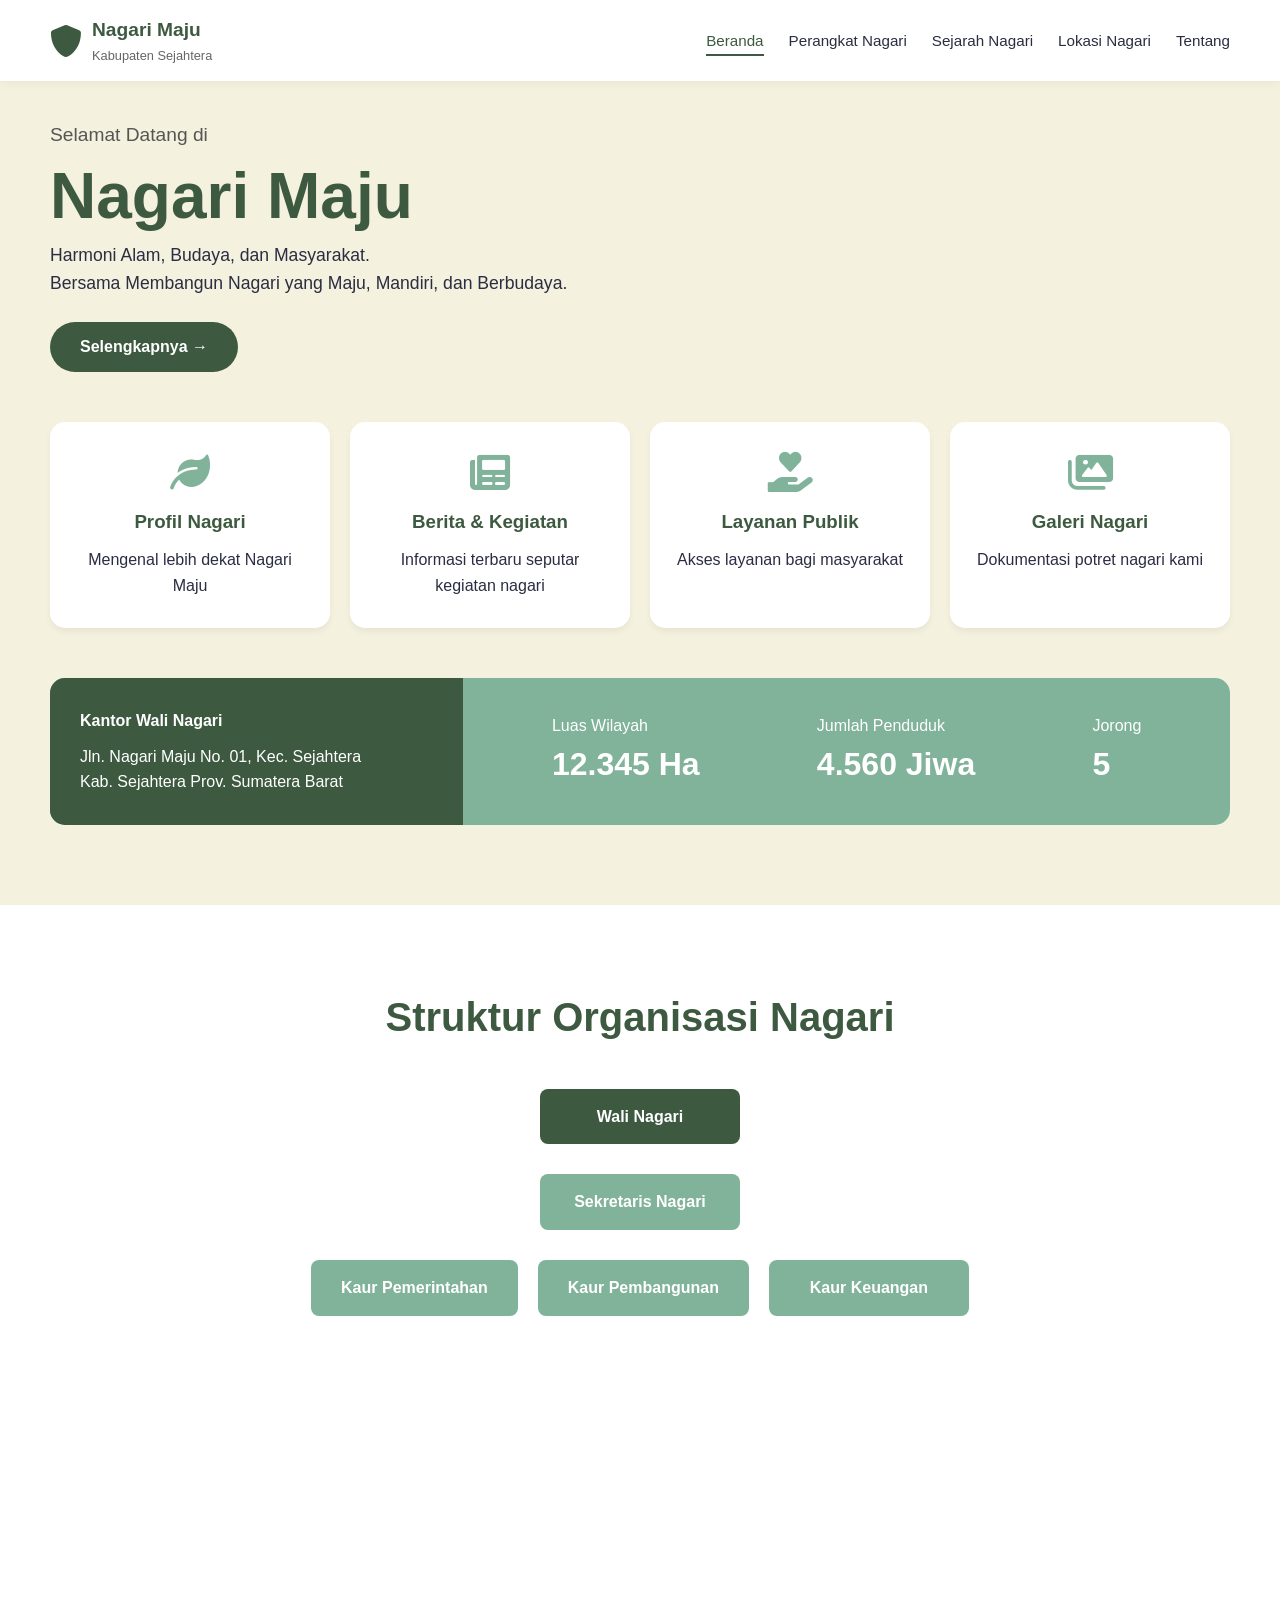
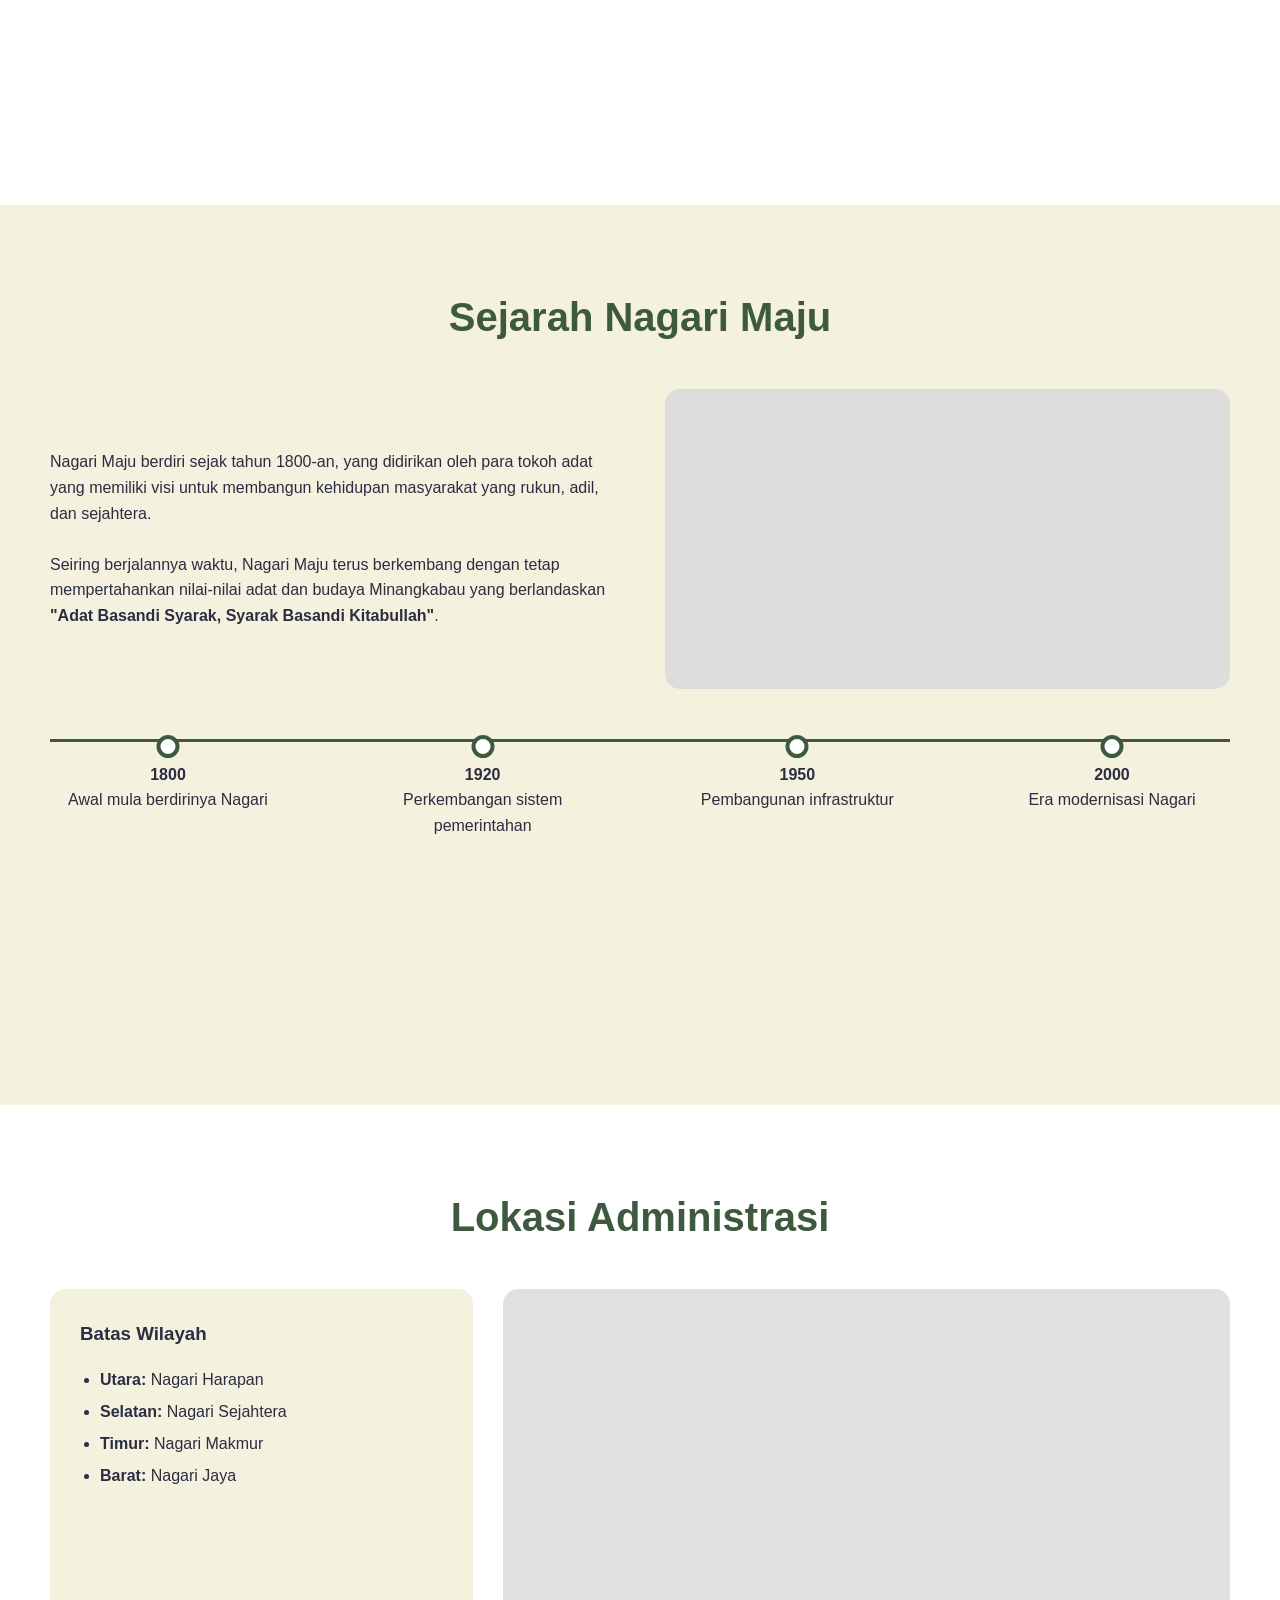
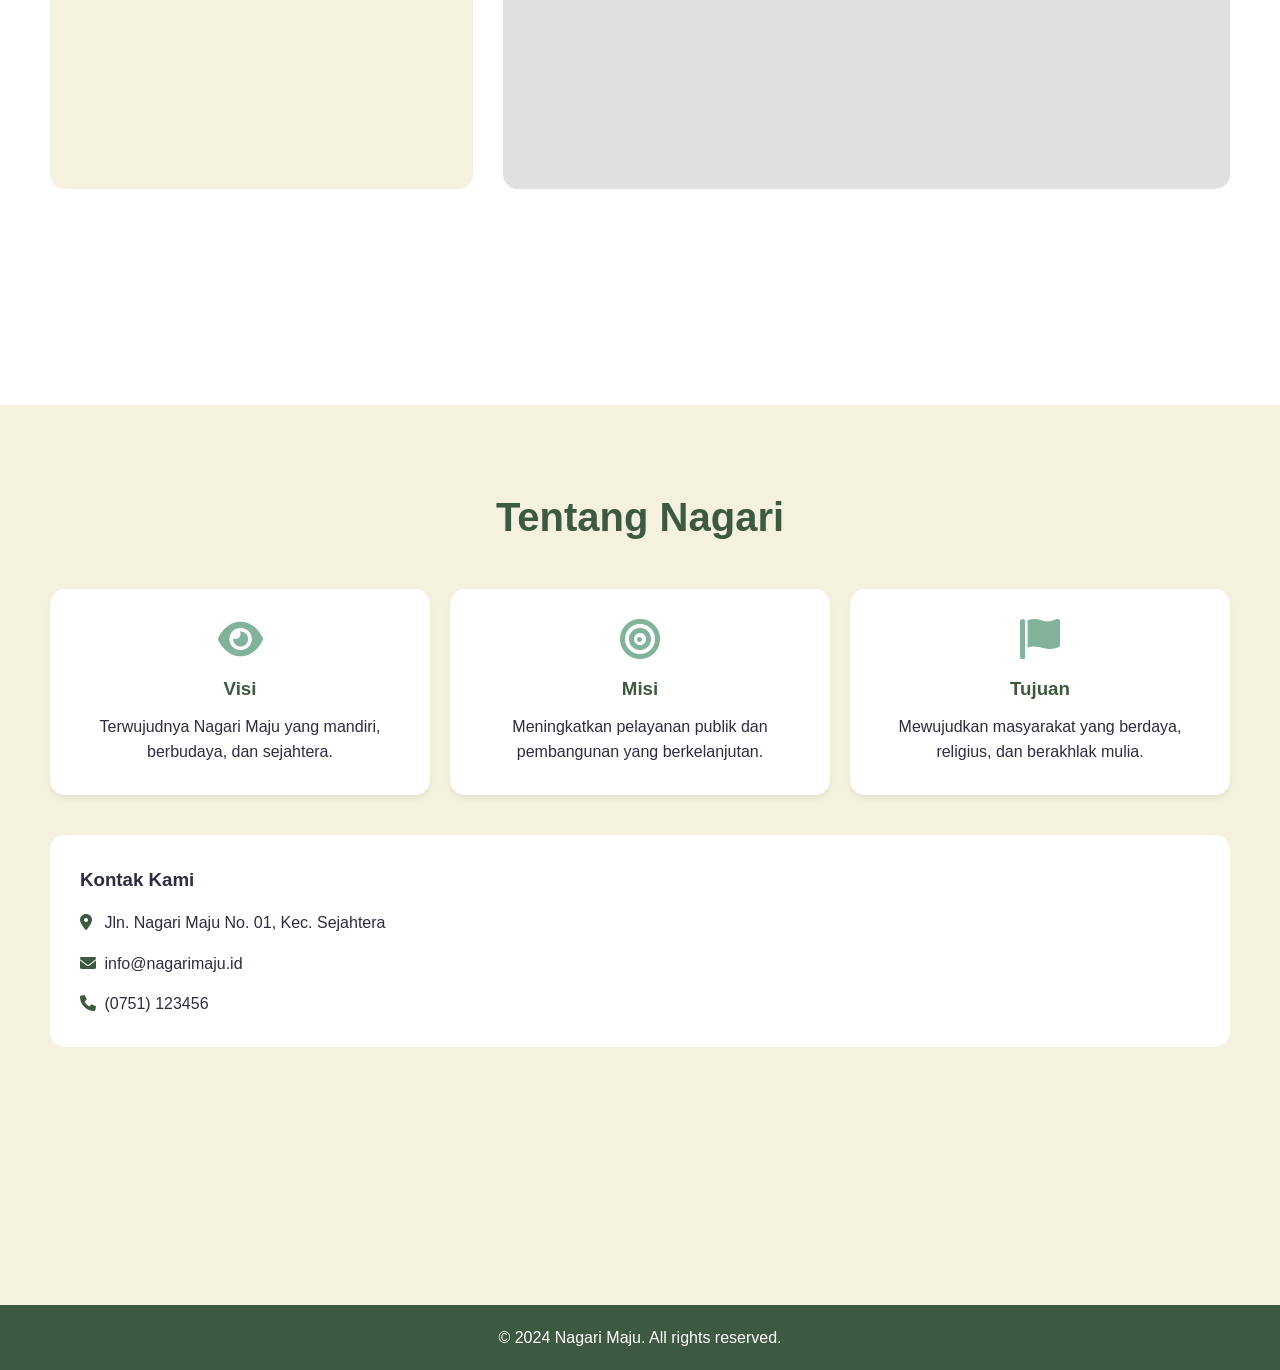
==== index.html @ 06c94542 "Update index.html" ====
<!DOCTYPE html>
<html lang="id">
<head>
    <meta charset="UTF-8">
    <meta name="viewport" content="width=device-width, initial-scale=1.0">
    <title>Nagari Maju - Kabupaten Sejahtera</title>
    <link rel="stylesheet" href="https://cdnjs.cloudflare.com/ajax/libs/font-awesome/6.0.0/css/all.min.css">
    <style>
        /* ================= VARIABEL & RESET ================= */
        :root {
            --primary-green: #3D5A40;
            --light-green: #81B29A;
            --bg-cream: #F4F1DE;
            --text-dark: #2B2D42;
            --white: #FFFFFF;
        }

        * {
            margin: 0;
            padding: 0;
            box-sizing: border-box;
            font-family: 'Segoe UI', Tahoma, Geneva, Verdana, sans-serif;
        }

        html {
            scroll-behavior: smooth; /* Efek scroll halus */
            scroll-padding-top: 80px; /* Jarak agar header tidak menutupi judul section */
        }

        body {
            background-color: var(--bg-cream);
            color: var(--text-dark);
            line-height: 1.6;
        }

        section {
            padding: 80px 50px;
            min-height: 100vh;
        }

        .section-title {
            font-size: 2.5rem;
            color: var(--primary-green);
            margin-bottom: 40px;
            text-align: center;
        }

        /* ================= HEADER & NAVIGASI ================= */
        header {
            display: flex;
            justify-content: space-between;
            align-items: center;
            padding: 15px 50px;
            background-color: var(--white);
            position: fixed;
            width: 100%;
            top: 0;
            z-index: 1000;
            box-shadow: 0 2px 10px rgba(0,0,0,0.05);
            transition: all 0.3s ease;
        }

        .logo {
            display: flex;
            align-items: center;
            gap: 10px;
        }

        .logo i {
            font-size: 2rem;
            color: var(--primary-green);
        }

        .logo h1 {
            font-size: 1.2rem;
            color: var(--primary-green);
        }

        .logo p {
            font-size: 0.8rem;
            color: #666;
        }

        nav ul {
            list-style: none;
            display: flex;
            gap: 25px;
        }

        nav a {
            text-decoration: none;
            color: var(--text-dark);
            font-weight: 500;
            font-size: 0.95rem;
            transition: color 0.3s;
        }

        nav a:hover, nav a.active {
            color: var(--primary-green);
            border-bottom: 2px solid var(--primary-green);
            padding-bottom: 5px;
        }

        /* ================= 1. SECTION BERANDA ================= */
        #beranda {
            padding-top: 120px; /* Extra padding for first section */
        }
        
        .hero-content {
            max-width: 700px;
            margin-bottom: 50px;
        }

        .hero-content .subtitle { font-size: 1.2rem; color: #555; }
        .hero-content .title { font-size: 4rem; color: var(--primary-green); margin: 10px 0; line-height: 1.1; }
        .hero-content .desc { margin-bottom: 25px; font-size: 1.1rem; }
        
        .btn-primary {
            background-color: var(--primary-green);
            color: var(--white);
            padding: 12px 30px;
            text-decoration: none;
            border-radius: 30px;
            font-weight: bold;
            display: inline-block;
        }

        .feature-cards {
            display: grid;
            grid-template-columns: repeat(auto-fit, minmax(200px, 1fr));
            gap: 20px;
            margin-bottom: 50px;
        }

        .card {
            background-color: var(--white);
            padding: 30px 20px;
            border-radius: 15px;
            text-align: center;
            box-shadow: 0 4px 6px rgba(0,0,0,0.05);
            transition: transform 0.3s ease;
        }

        .card:hover { transform: translateY(-5px); }
        .card i { font-size: 2.5rem; color: var(--light-green); margin-bottom: 15px; }
        .card h3 { color: var(--primary-green); margin-bottom: 10px; }

        .info-bar {
            display: flex;
            background-color: var(--light-green);
            border-radius: 15px;
            overflow: hidden;
            color: var(--white);
        }

        .info-bar .location {
            background-color: var(--primary-green);
            padding: 30px;
            flex: 1;
        }
        .info-bar .stats {
            display: flex;
            flex: 2;
            justify-content: space-around;
            align-items: center;
            padding: 30px;
        }
        .stat-item h3 { font-size: 2rem; }

        /* ================= 2. SECTION PERANGKAT NAGARI ================= */
        #perangkat {
            background-color: var(--white);
        }
        .org-chart {
            display: flex;
            flex-direction: column;
            align-items: center;
            gap: 30px;
            margin-top: 40px;
        }
        .org-box {
            background-color: var(--primary-green);
            color: var(--white);
            padding: 15px 30px;
            border-radius: 8px;
            text-align: center;
            font-weight: bold;
            min-width: 200px;
        }
        .org-row {
            display: flex;
            gap: 20px;
            flex-wrap: wrap;
            justify-content: center;
        }
        .org-box.light {
            background-color: var(--light-green);
        }

        /* ================= 3. SECTION SEJARAH ================= */
        #sejarah {
            background-color: var(--bg-cream);
        }
        .history-content {
            display: flex;
            gap: 50px;
            align-items: center;
        }
        .history-text { flex: 1; }
        .history-img {
            flex: 1;
            background-color: #ddd;
            height: 300px;
            border-radius: 15px;
            background-image: url('https://via.placeholder.com/600x400/81B29A/FFFFFF?text=Ilustrasi+Sejarah');
            background-size: cover;
        }
        .timeline {
            display: flex;
            justify-content: space-between;
            margin-top: 50px;
            position: relative;
            padding-top: 20px;
            border-top: 3px solid var(--primary-green);
        }
        .timeline-item {
            position: relative;
            width: 20%;
            text-align: center;
        }
        .timeline-item::before {
            content: '';
            position: absolute;
            top: -27px;
            left: 50%;
            transform: translateX(-50%);
            width: 15px;
            height: 15px;
            background-color: var(--white);
            border: 4px solid var(--primary-green);
            border-radius: 50%;
        }

        /* ================= 4. SECTION LOKASI ================= */
        #lokasi {
            background-color: var(--white);
        }
        .map-container {
            display: flex;
            gap: 30px;
            height: 500px;
        }
        .map-info {
            flex: 1;
            background-color: var(--bg-cream);
            padding: 30px;
            border-radius: 15px;
        }
        .map-view {
            flex: 2;
            background-color: #e0e0e0;
            border-radius: 15px;
            display: flex;
            align-items: center;
            justify-content: center;
            color: #666;
            font-size: 1.2rem;
            background-image: url('https://via.placeholder.com/800x600/3D5A40/FFFFFF?text=Peta+Interaktif+Nagari');
            background-size: cover;
        }

        /* ================= 5. SECTION TENTANG ================= */
        #tentang {
            background-color: var(--bg-cream);
        }
        .about-grid {
            display: grid;
            grid-template-columns: repeat(3, 1fr);
            gap: 20px;
            margin-bottom: 40px;
        }
        .contact-box {
            background-color: var(--white);
            padding: 30px;
            border-radius: 15px;
            display: flex;
            flex-direction: column;
            gap: 15px;
        }
        
        /* ================= FOOTER ================= */
        footer {
            background-color: var(--primary-green);
            color: var(--white);
            text-align: center;
            padding: 20px;
        }

        /* Responsive */
        @media (max-width: 768px) {
            header { flex-direction: column; gap: 15px; }
            nav ul { flex-wrap: wrap; justify-content: center; }
            .history-content { flex-direction: column; }
            .map-container { flex-direction: column; height: auto; }
            .about-grid { grid-template-columns: 1fr; }
            .info-bar { flex-direction: column; }
        }
    </style>
</head>
<body>

    <!-- NAVIGASI -->
    <header id="navbar">
        <div class="logo">
            <i class="fas fa-shield-alt"></i>
            <div>
                <h1>Nagari Maju</h1>
                <p>Kabupaten Sejahtera</p>
            </div>
        </div>
        <nav>
            <ul>
                <!-- Menggunakan href dengan ID untuk scroll otomatis -->
                <li><a href="#beranda" class="nav-link active">Beranda</a></li>
                <li><a href="#perangkat" class="nav-link">Perangkat Nagari</a></li>
                <li><a href="#sejarah" class="nav-link">Sejarah Nagari</a></li>
                <li><a href="#lokasi" class="nav-link">Lokasi Nagari</a></li>
                <li><a href="#tentang" class="nav-link">Tentang</a></li>
            </ul>
        </nav>
    </header>

    <main>
        <!-- SECTION 1: BERANDA -->
        <section id="beranda">
            <div class="hero-content">
                <p class="subtitle">Selamat Datang di</p>
                <h1 class="title">Nagari Maju</h1>
                <p class="desc">
                    Harmoni Alam, Budaya, dan Masyarakat.<br>
                    Bersama Membangun Nagari yang Maju, Mandiri, dan Berbudaya.
                </p>
                <a href="#tentang" class="btn-primary">Selengkapnya &rarr;</a>
            </div>

            <div class="feature-cards">
                <div class="card">
                    <i class="fas fa-leaf"></i>
                    <h3>Profil Nagari</h3>
                    <p>Mengenal lebih dekat Nagari Maju</p>
                </div>
                <div class="card">
                    <i class="fas fa-newspaper"></i>
                    <h3>Berita & Kegiatan</h3>
                    <p>Informasi terbaru seputar kegiatan nagari</p>
                </div>
                <div class="card">
                    <i class="fas fa-hand-holding-heart"></i>
                    <h3>Layanan Publik</h3>
                    <p>Akses layanan bagi masyarakat</p>
                </div>
                <div class="card">
                    <i class="fas fa-images"></i>
                    <h3>Galeri Nagari</h3>
                    <p>Dokumentasi potret nagari kami</p>
                </div>
            </div>

            <div class="info-bar">
                <div class="location">
                    <h4>Kantor Wali Nagari</h4>
                    <p style="margin-top: 10px;">Jln. Nagari Maju No. 01, Kec. Sejahtera<br>Kab. Sejahtera Prov. Sumatera Barat</p>
                </div>
                <div class="stats">
                    <div class="stat-item">
                        <p>Luas Wilayah</p>
                        <h3>12.345 Ha</h3>
                    </div>
                    <div class="stat-item">
                        <p>Jumlah Penduduk</p>
                        <h3>4.560 Jiwa</h3>
                    </div>
                    <div class="stat-item">
                        <p>Jorong</p>
                        <h3>5</h3>
                    </div>
                </div>
            </div>
        </section>

        <!-- SECTION 2: PERANGKAT NAGARI -->
        <section id="perangkat">
            <h2 class="section-title">Struktur Organisasi Nagari</h2>
            <div class="org-chart">
                <div class="org-box">Wali Nagari</div>
                <div class="org-row">
                    <div class="org-box light">Sekretaris Nagari</div>
                </div>
                <div class="org-row">
                    <div class="org-box light">Kaur Pemerintahan</div>
                    <div class="org-box light">Kaur Pembangunan</div>
                    <div class="org-box light">Kaur Keuangan</div>
                </div>
            </div>
        </section>

        <!-- SECTION 3: SEJARAH -->
        <section id="sejarah">
            <h2 class="section-title">Sejarah Nagari Maju</h2>
            <div class="history-content">
                <div class="history-text">
                    <p>Nagari Maju berdiri sejak tahun 1800-an, yang didirikan oleh para tokoh adat yang memiliki visi untuk membangun kehidupan masyarakat yang rukun, adil, dan sejahtera.</p>
                    <br>
                    <p>Seiring berjalannya waktu, Nagari Maju terus berkembang dengan tetap mempertahankan nilai-nilai adat dan budaya Minangkabau yang berlandaskan <strong>"Adat Basandi Syarak, Syarak Basandi Kitabullah"</strong>.</p>
                </div>
                <div class="history-img"></div>
            </div>

            <div class="timeline">
                <div class="timeline-item">
                    <h4>1800</h4>
                    <p>Awal mula berdirinya Nagari</p>
                </div>
                <div class="timeline-item">
                    <h4>1920</h4>
                    <p>Perkembangan sistem pemerintahan</p>
                </div>
                <div class="timeline-item">
                    <h4>1950</h4>
                    <p>Pembangunan infrastruktur</p>
                </div>
                <div class="timeline-item">
                    <h4>2000</h4>
                    <p>Era modernisasi Nagari</p>
                </div>
            </div>
        </section>

        <!-- SECTION 4: LOKASI NAGARI -->
        <section id="lokasi">
            <h2 class="section-title">Lokasi Administrasi</h2>
            <div class="map-container">
                <div class="map-info">
                    <h3>Batas Wilayah</h3>
                    <ul style="margin-top: 15px; margin-left: 20px; line-height: 2;">
                        <li><strong>Utara:</strong> Nagari Harapan</li>
                        <li><strong>Selatan:</strong> Nagari Sejahtera</li>
                        <li><strong>Timur:</strong> Nagari Makmur</li>
                        <li><strong>Barat:</strong> Nagari Jaya</li>
                    </ul>
                </div>
                <div class="map-view">
                    <!-- Placeholder Peta -->
                </div>
            </div>
        </section>

        <!-- SECTION 5: TENTANG -->
        <section id="tentang">
            <h2 class="section-title">Tentang Nagari</h2>
            <div class="about-grid">
                <div class="card">
                    <i class="fas fa-eye"></i>
                    <h3>Visi</h3>
                    <p>Terwujudnya Nagari Maju yang mandiri, berbudaya, dan sejahtera.</p>
                </div>
                <div class="card">
                    <i class="fas fa-bullseye"></i>
                    <h3>Misi</h3>
                    <p>Meningkatkan pelayanan publik dan pembangunan yang berkelanjutan.</p>
                </div>
                <div class="card">
                    <i class="fas fa-flag"></i>
                    <h3>Tujuan</h3>
                    <p>Mewujudkan masyarakat yang berdaya, religius, dan berakhlak mulia.</p>
                </div>
            </div>

            <div class="contact-box">
                <h3>Kontak Kami</h3>
                <p><i class="fas fa-map-marker-alt" style="color:var(--primary-green); width:20px;"></i> Jln. Nagari Maju No. 01, Kec. Sejahtera</p>
                <p><i class="fas fa-envelope" style="color:var(--primary-green); width:20px;"></i> info@nagarimaju.id</p>
                <p><i class="fas fa-phone" style="color:var(--primary-green); width:20px;"></i> (0751) 123456</p>
            </div>
        </section>
    </main>

    <footer>
        <p>&copy; 2024 Nagari Maju. All rights reserved.</p>
    </footer>

    <!-- JAVASCRIPT UNTUK FITUR HIGHLIGHT NAVIGASI SAAT SCROLL -->
    <script>
        // Mengubah warna navbar saat di-scroll
        const navbar = document.getElementById('navbar');
        window.addEventListener('scroll', () => {
            if (window.scrollY > 50) {
                navbar.style.boxShadow = "0 4px 15px rgba(0,0,0,0.1)";
            } else {
                navbar.style.boxShadow = "0 2px 10px rgba(0,0,0,0.05)";
            }
        });

        // Script untuk mendeteksi section mana yang sedang dilihat & update menu aktif
        const sections = document.querySelectorAll("section");
        const navLinks = document.querySelectorAll(".nav-link");

        window.addEventListener("scroll", () => {
            let current = "";
            sections.forEach((section) => {
                const sectionTop = section.offsetTop;
                const sectionHeight = section.clientHeight;
                if (pageYOffset >= (sectionTop - 150)) {
                    current = section.getAttribute("id");
                }
            });

            navLinks.forEach((link) => {
                link.classList.remove("active");
                if (link.getAttribute("href").includes(current)) {
                    link.classList.add("active");
                }
            });
        });
    </script>
</body>
</html>
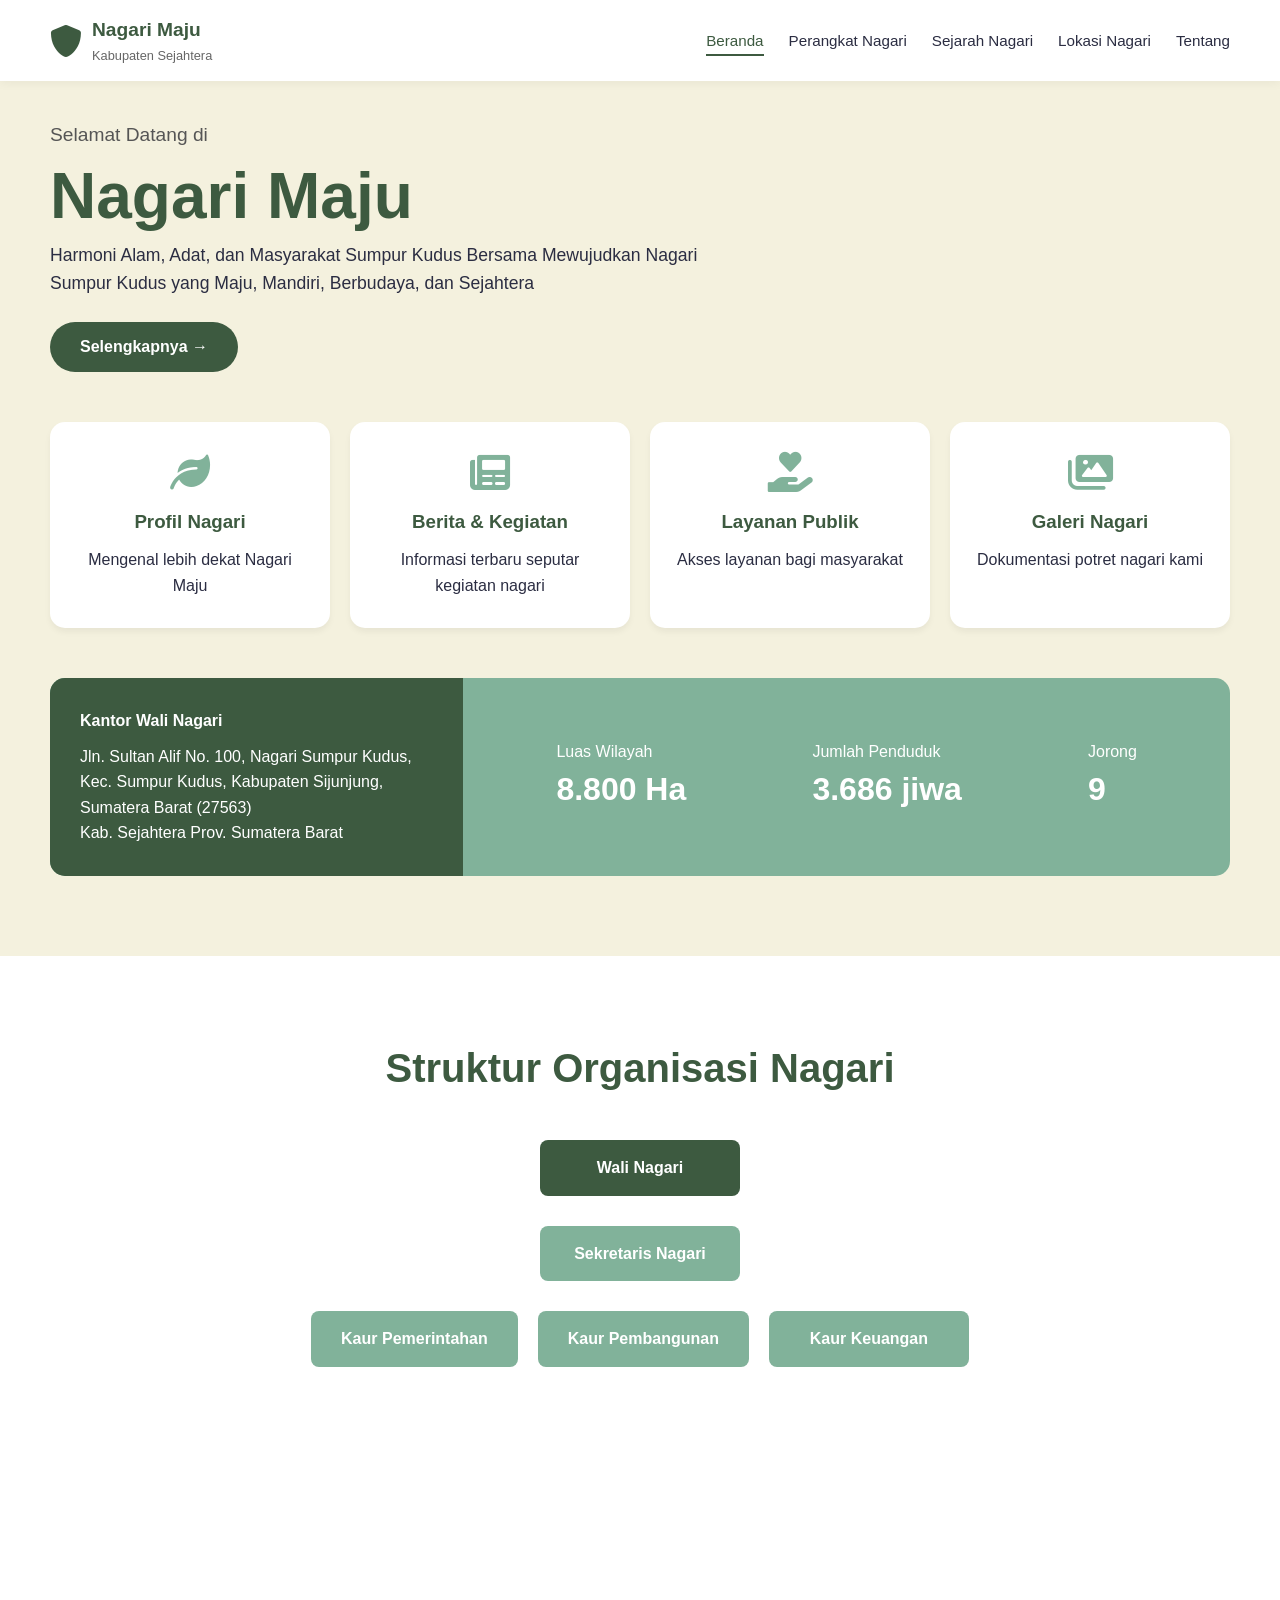
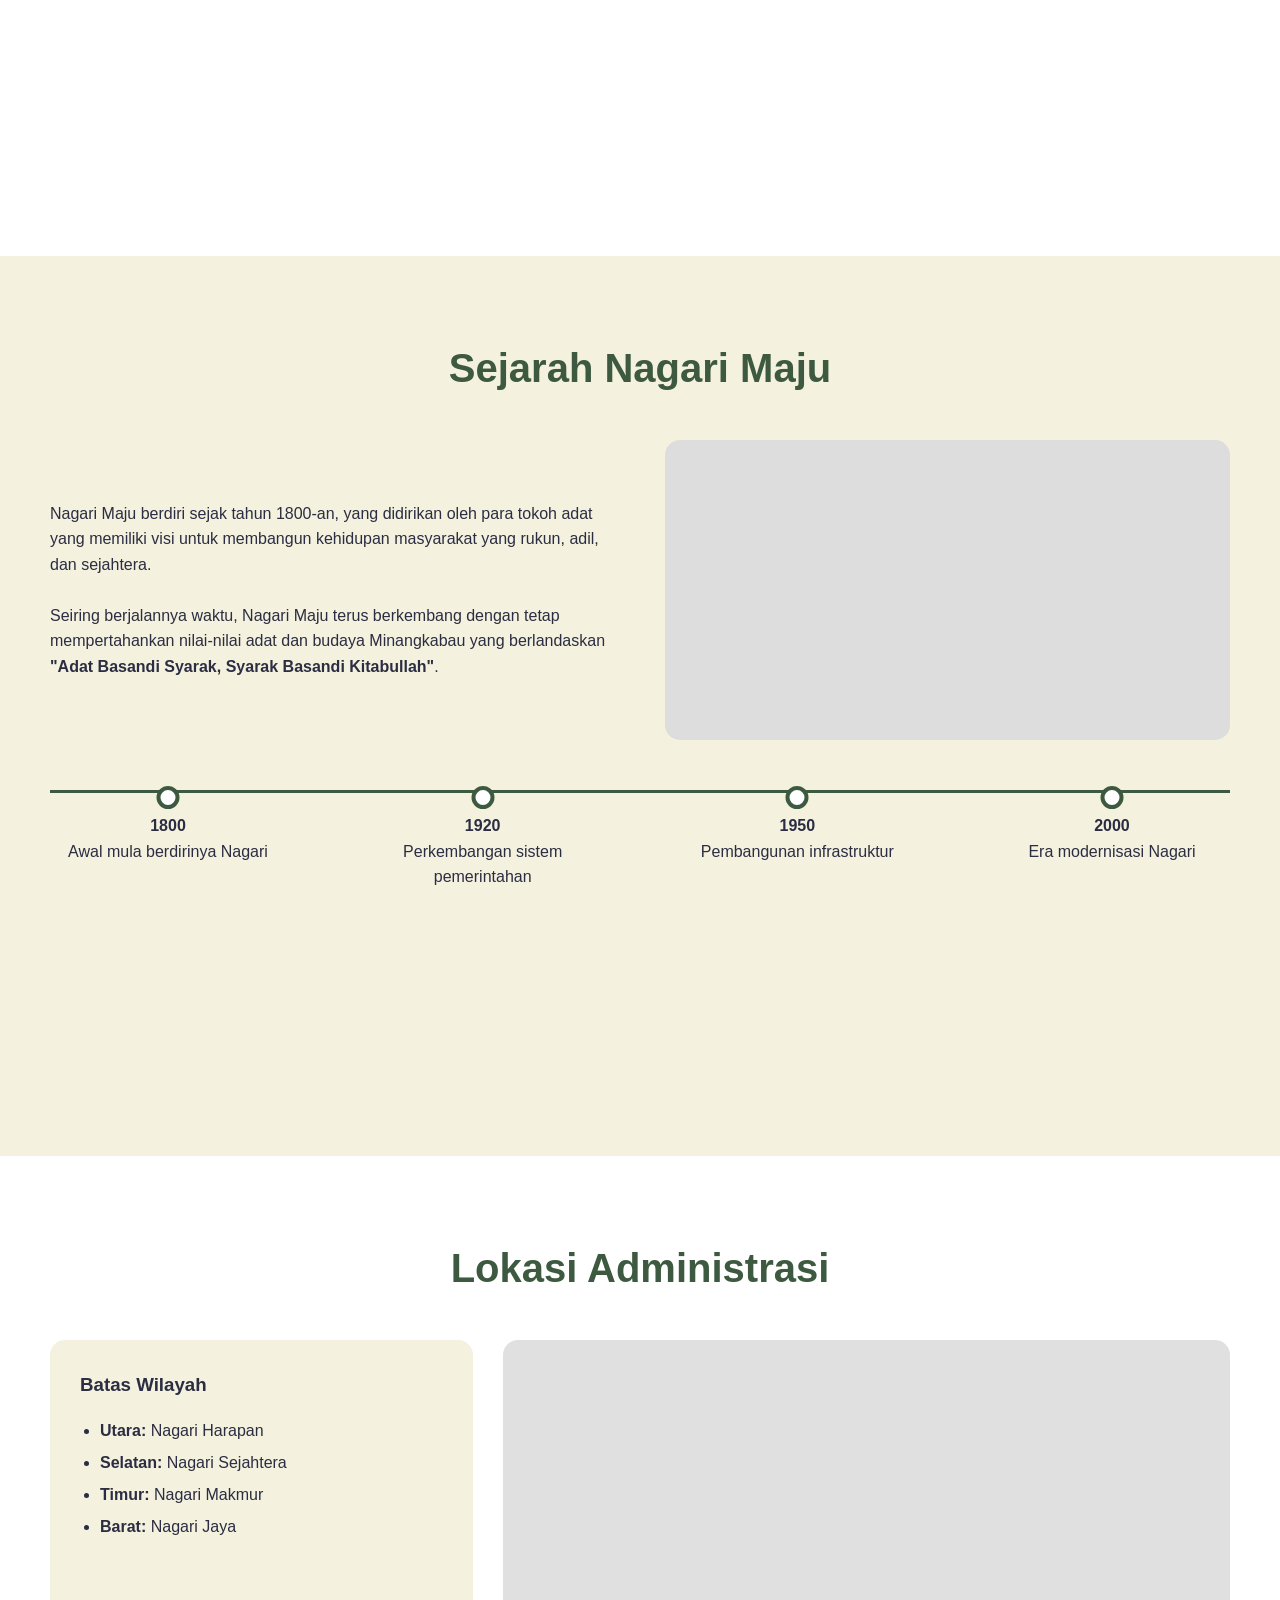
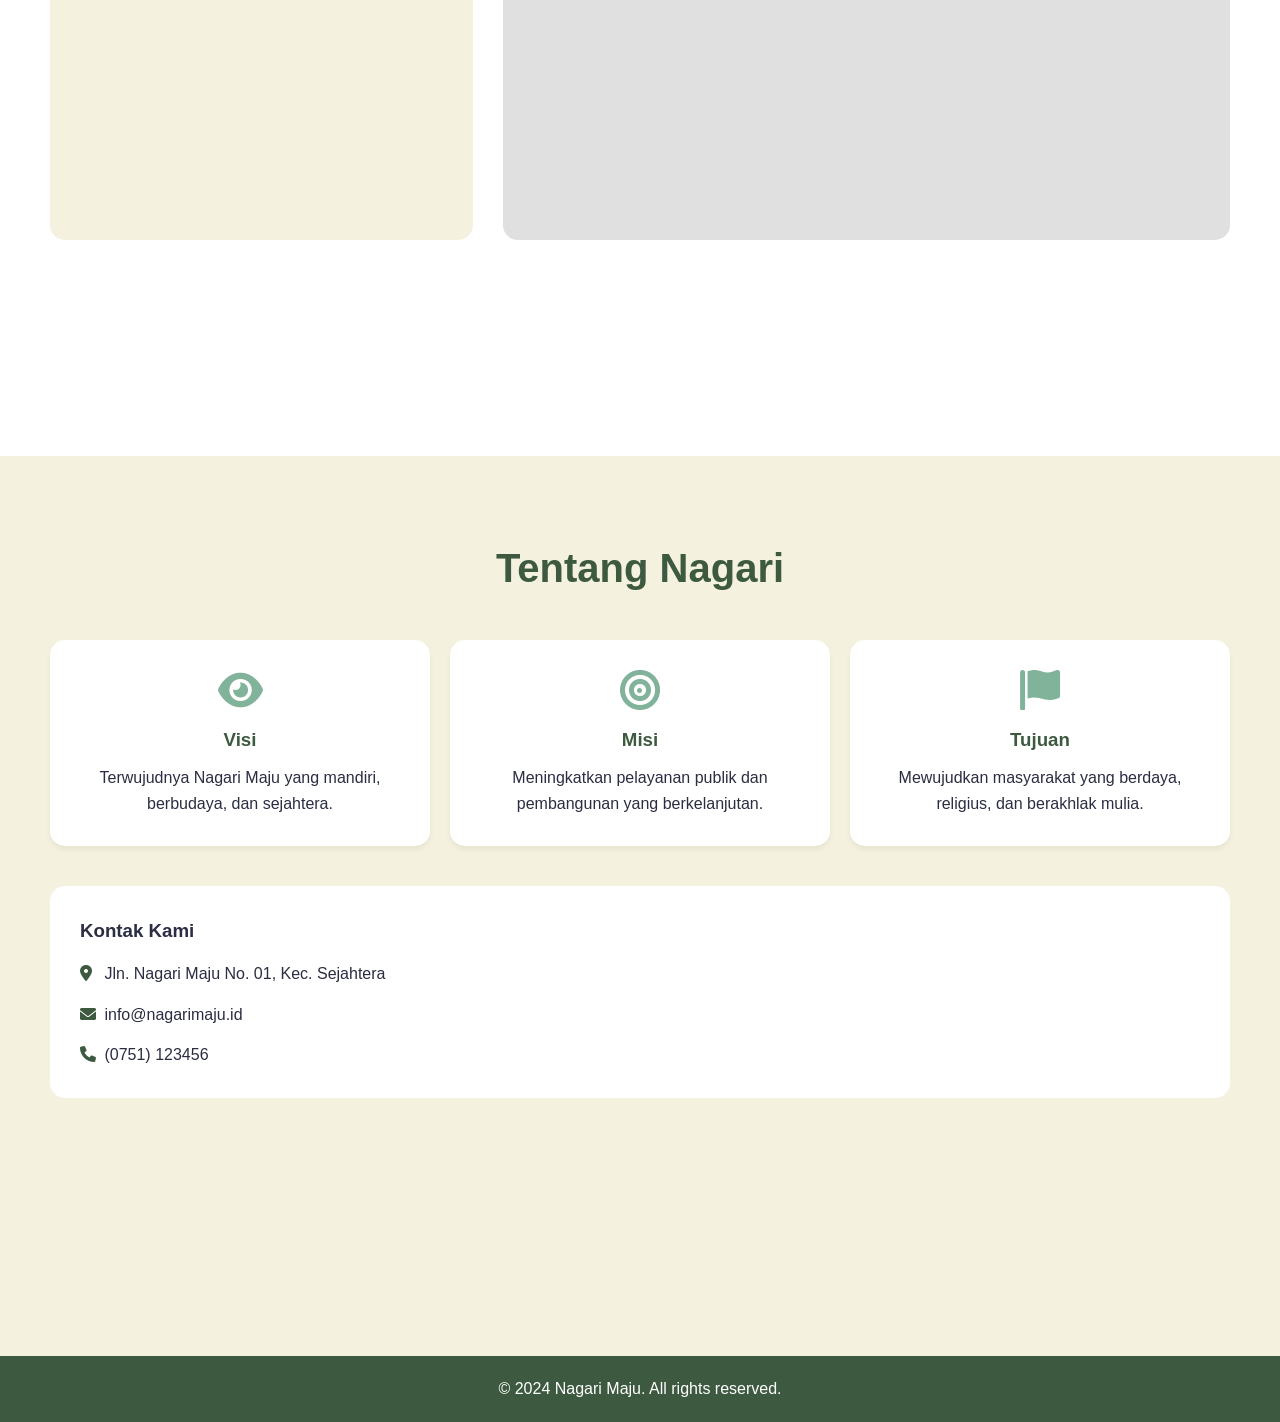
==== commit ef1483e8: "Update index.html" ====
--- a/index.html
+++ b/index.html
@@ -3,7 +3,7 @@
 <head>
     <meta charset="UTF-8">
     <meta name="viewport" content="width=device-width, initial-scale=1.0">
-    <title>Nagari Maju - Kabupaten Sejahtera</title>
+    <title>Nagari Sumpur Kudus ,Kabupaten Sijunjung - Kabupaten Sejahtera</title>
     <link rel="stylesheet" href="https://cdnjs.cloudflare.com/ajax/libs/font-awesome/6.0.0/css/all.min.css">
     <style>
         /* ================= VARIABEL & RESET ================= */
@@ -337,8 +337,8 @@
                 <p class="subtitle">Selamat Datang di</p>
                 <h1 class="title">Nagari Maju</h1>
                 <p class="desc">
-                    Harmoni Alam, Budaya, dan Masyarakat.<br>
-                    Bersama Membangun Nagari yang Maju, Mandiri, dan Berbudaya.
+                   Harmoni Alam, Adat, dan Masyarakat Sumpur Kudus
+                   Bersama Mewujudkan Nagari Sumpur Kudus yang Maju, Mandiri, Berbudaya, dan Sejahtera
                 </p>
                 <a href="#tentang" class="btn-primary">Selengkapnya &rarr;</a>
             </div>
@@ -369,20 +369,20 @@
             <div class="info-bar">
                 <div class="location">
                     <h4>Kantor Wali Nagari</h4>
-                    <p style="margin-top: 10px;">Jln. Nagari Maju No. 01, Kec. Sejahtera<br>Kab. Sejahtera Prov. Sumatera Barat</p>
+                    <p style="margin-top: 10px;">Jln. Sultan Alif No. 100, Nagari Sumpur Kudus, Kec. Sumpur Kudus, Kabupaten Sijunjung, Sumatera Barat (27563) <br>Kab. Sejahtera Prov. Sumatera Barat</p>
                 </div>
                 <div class="stats">
                     <div class="stat-item">
                         <p>Luas Wilayah</p>
-                        <h3>12.345 Ha</h3>
+                        <h3>8.800 Ha</h3>
                     </div>
                     <div class="stat-item">
                         <p>Jumlah Penduduk</p>
-                        <h3>4.560 Jiwa</h3>
+                        <h3>3.686 jiwa</h3>
                     </div>
                     <div class="stat-item">
                         <p>Jorong</p>
-                        <h3>5</h3>
+                        <h3>9</h3>
                     </div>
                 </div>
             </div>
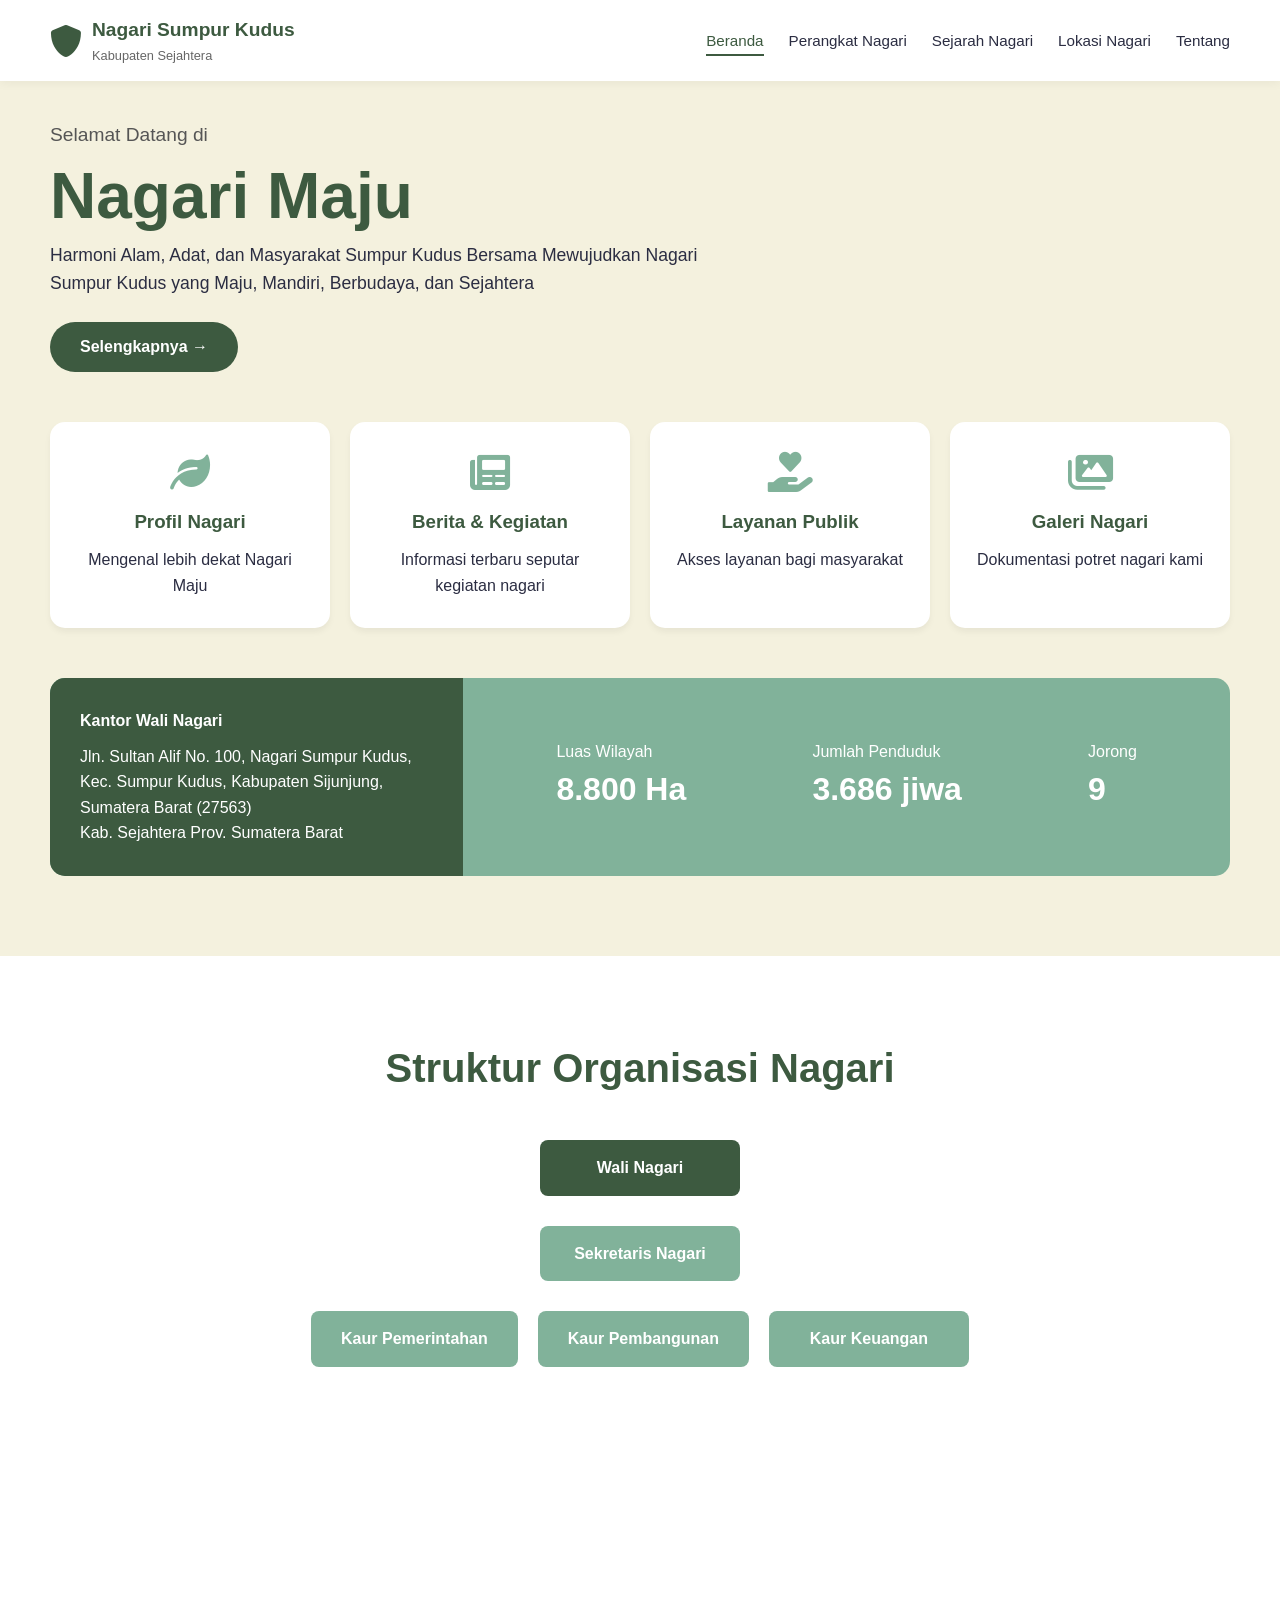
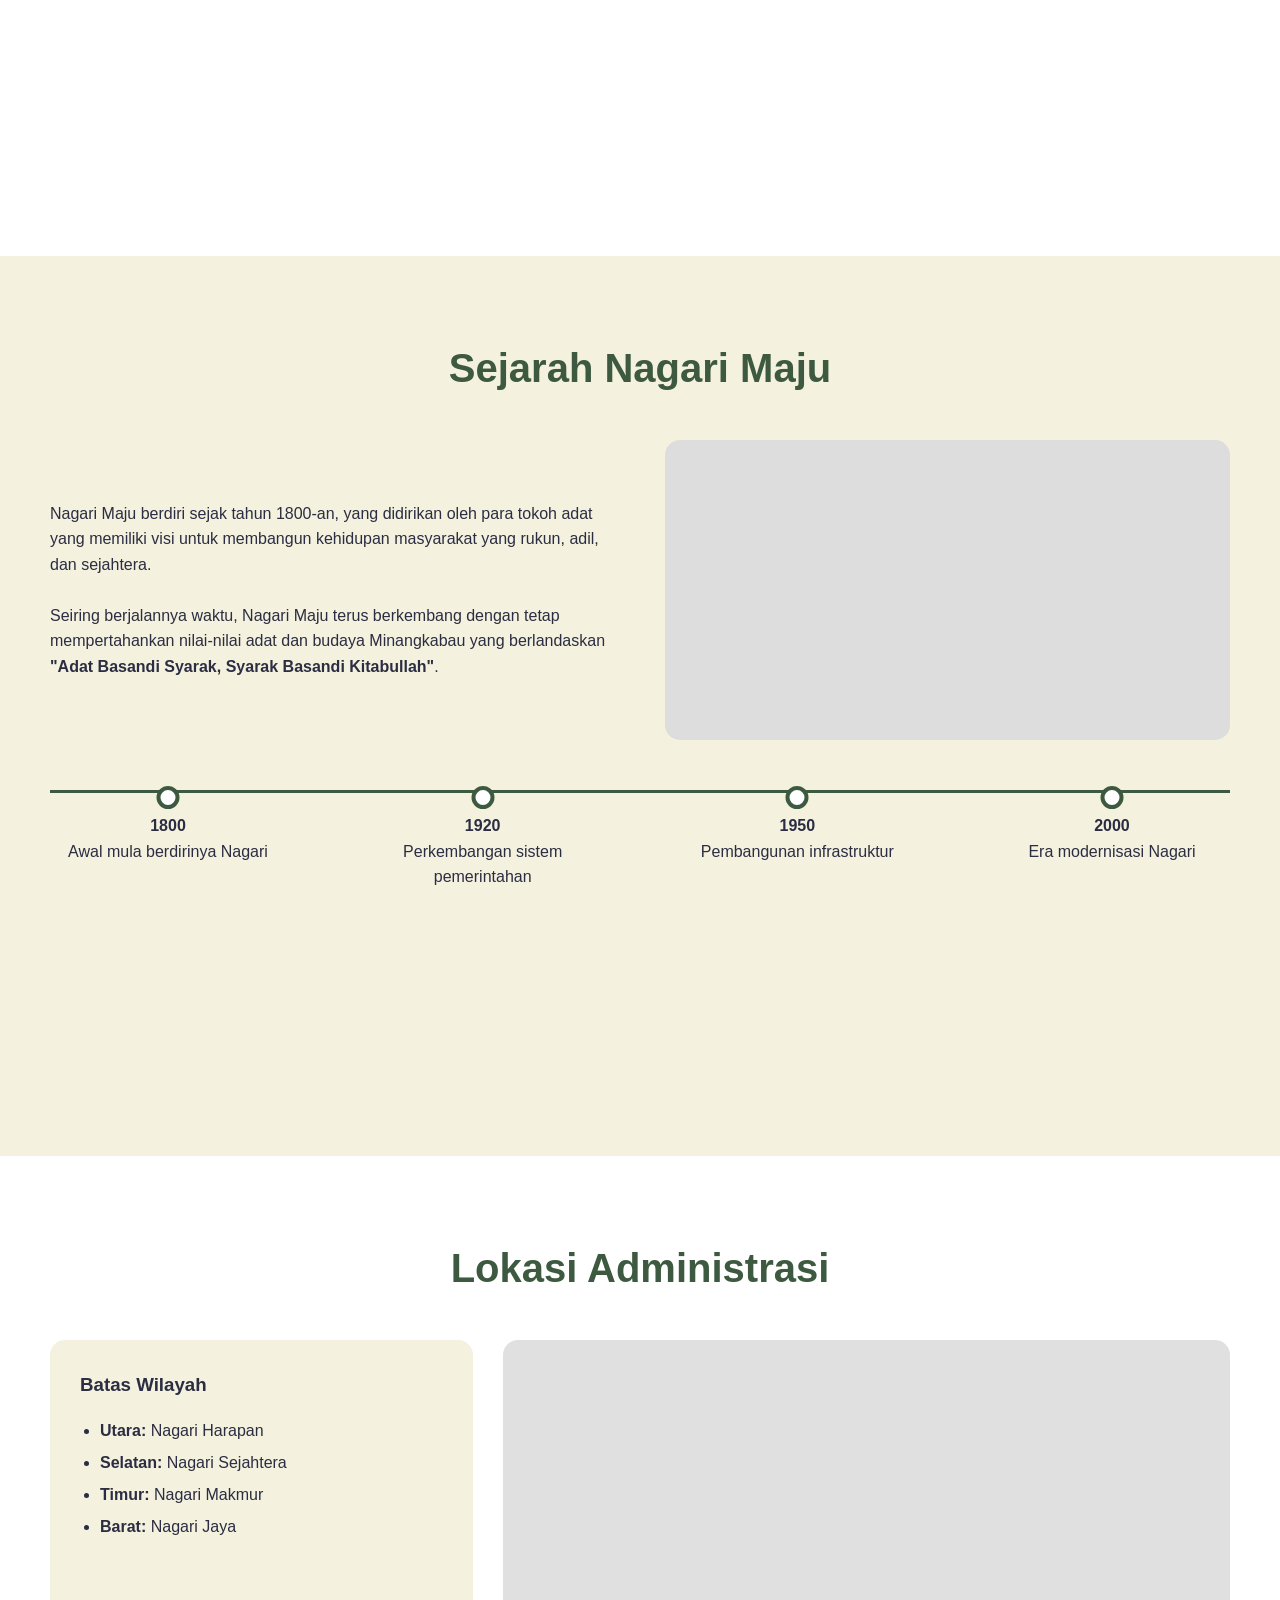
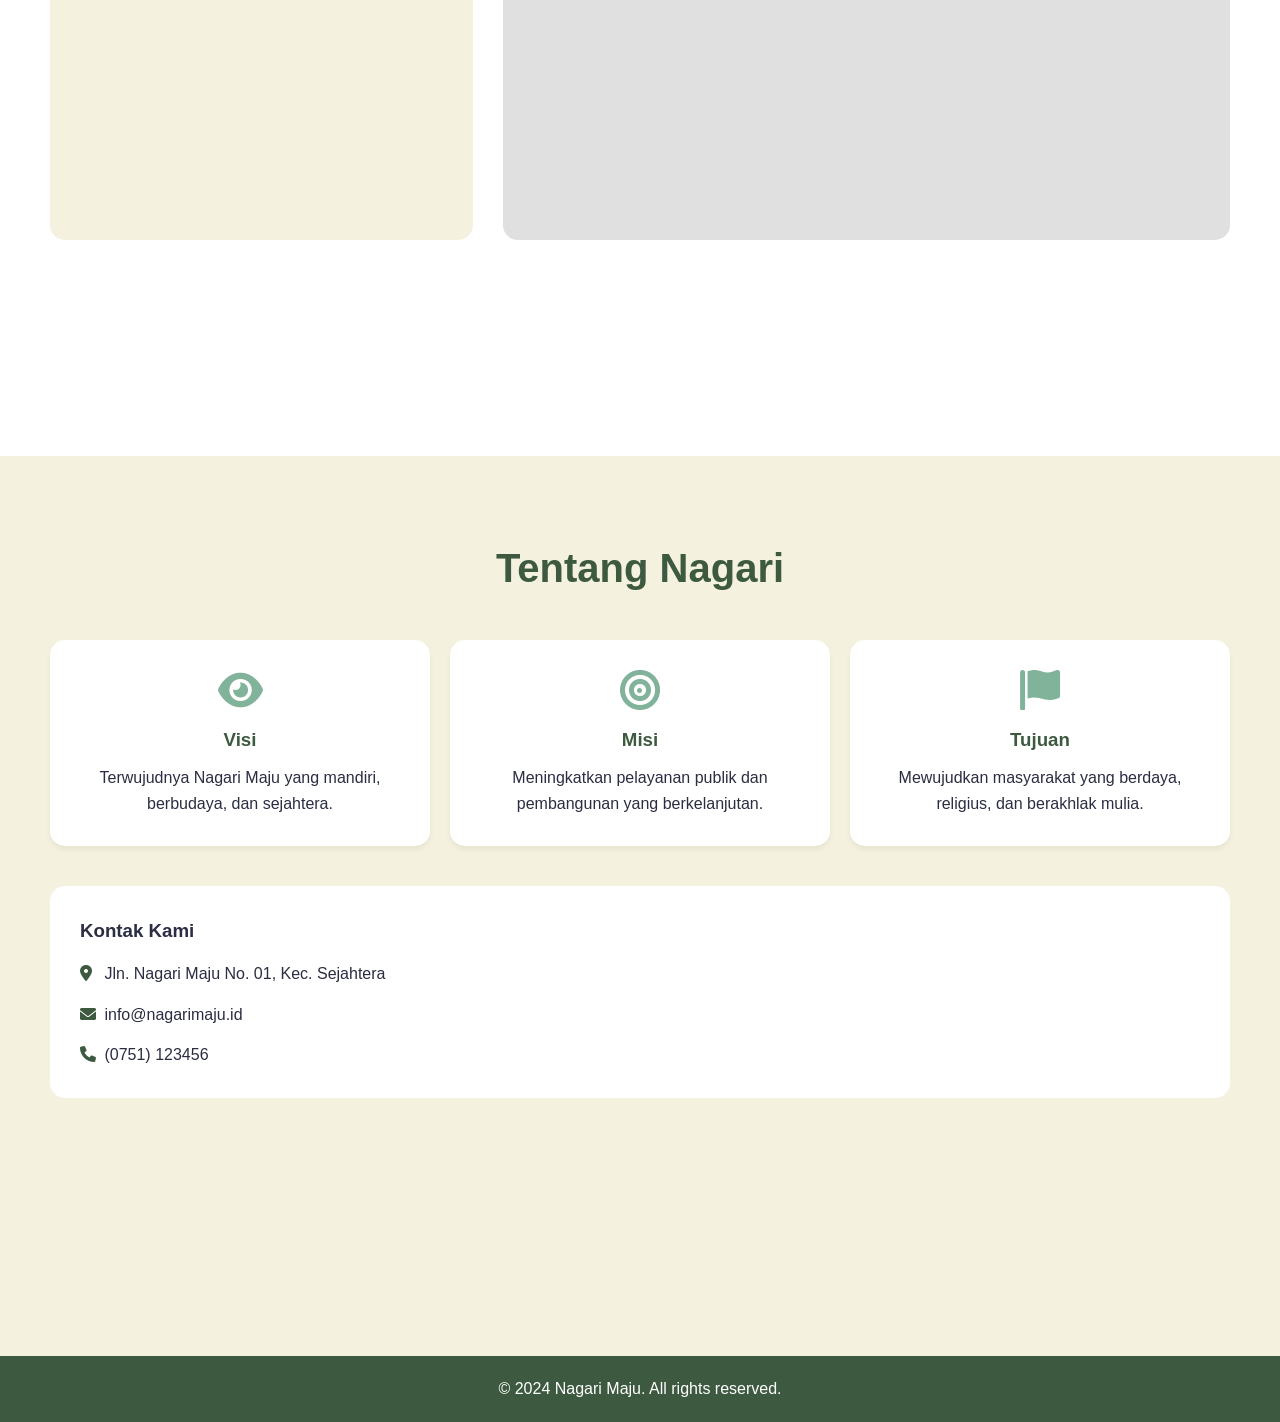
==== commit e25519aa: "Update index.html" ====
--- a/index.html
+++ b/index.html
@@ -3,7 +3,7 @@
 <head>
     <meta charset="UTF-8">
     <meta name="viewport" content="width=device-width, initial-scale=1.0">
-    <title>Nagari Sumpur Kudus ,Kabupaten Sijunjung - Kabupaten Sejahtera</title>
+    <title>Nagari Sumpur Kudus ,Kabupaten Sijunjung</title>
     <link rel="stylesheet" href="https://cdnjs.cloudflare.com/ajax/libs/font-awesome/6.0.0/css/all.min.css">
     <style>
         /* ================= VARIABEL & RESET ================= */
@@ -314,7 +314,7 @@
         <div class="logo">
             <i class="fas fa-shield-alt"></i>
             <div>
-                <h1>Nagari Maju</h1>
+                <h1>Nagari Sumpur Kudus </h1>
                 <p>Kabupaten Sejahtera</p>
             </div>
         </div>
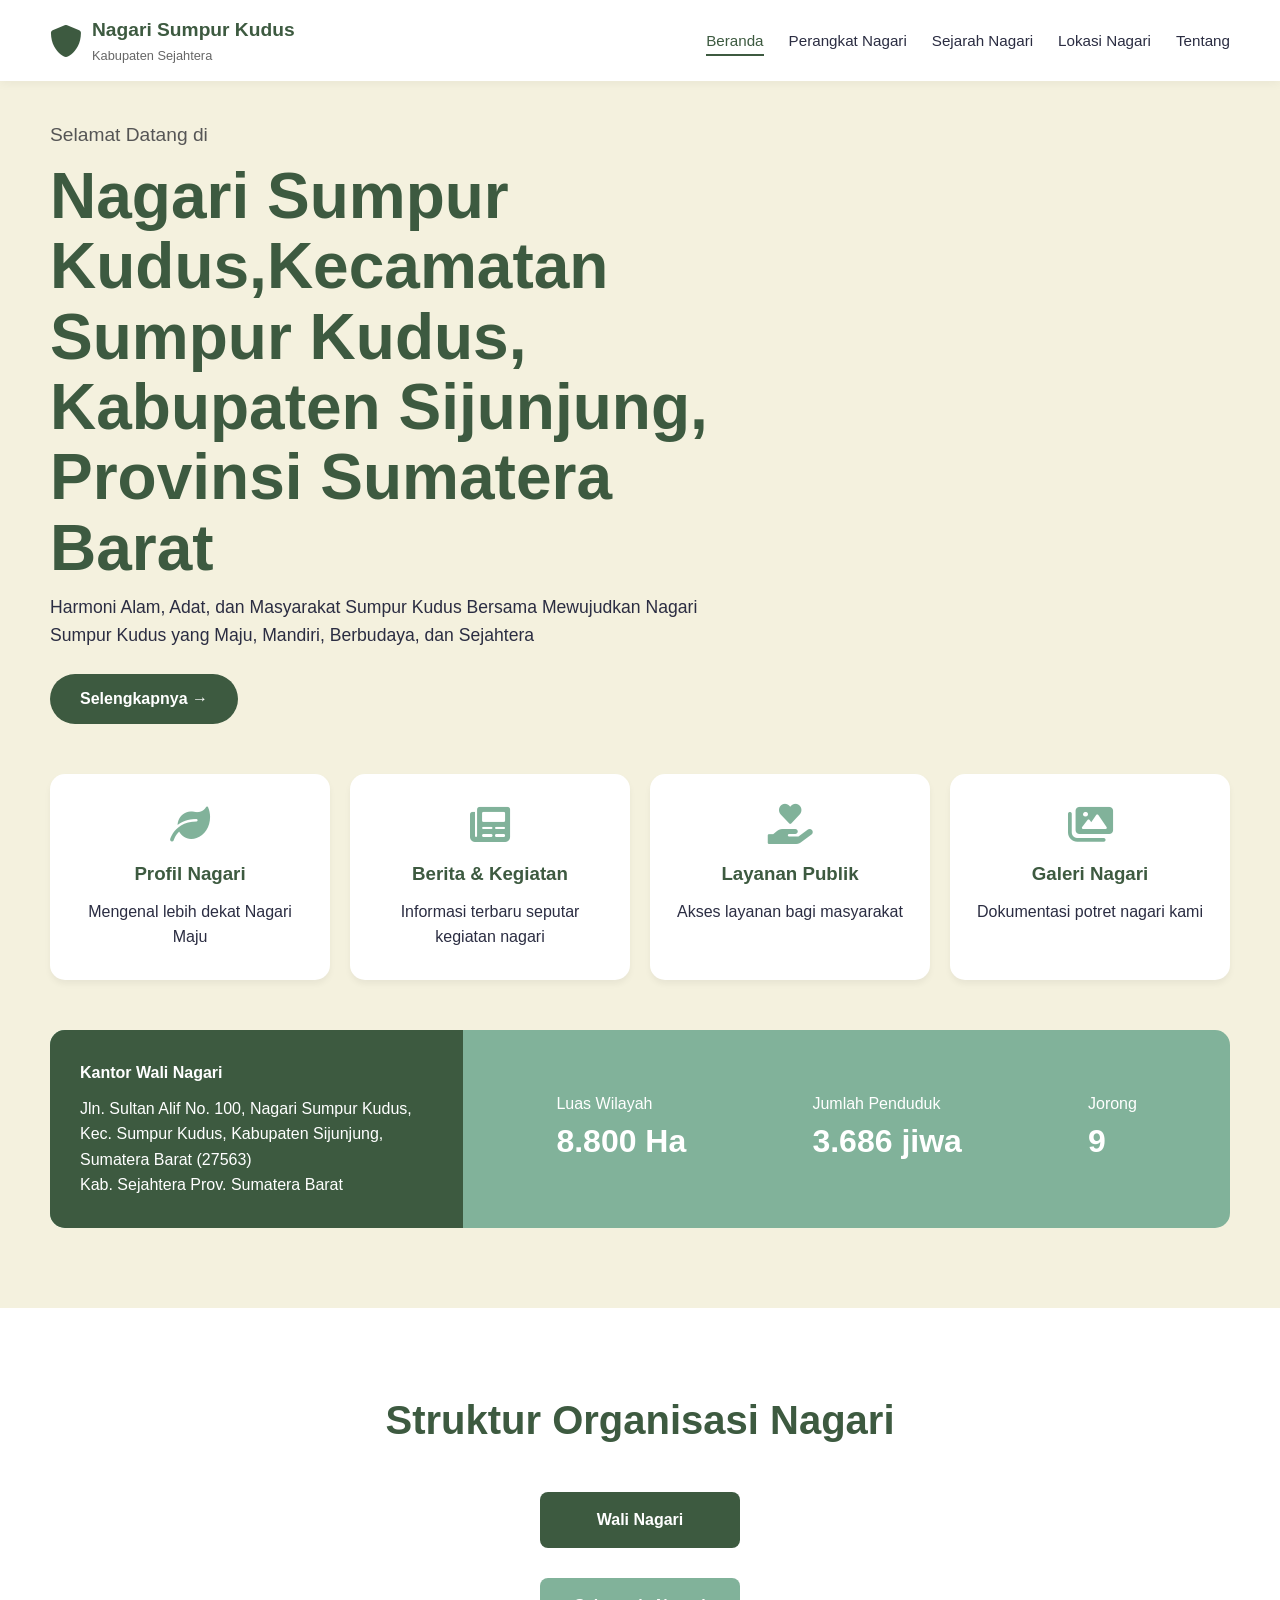
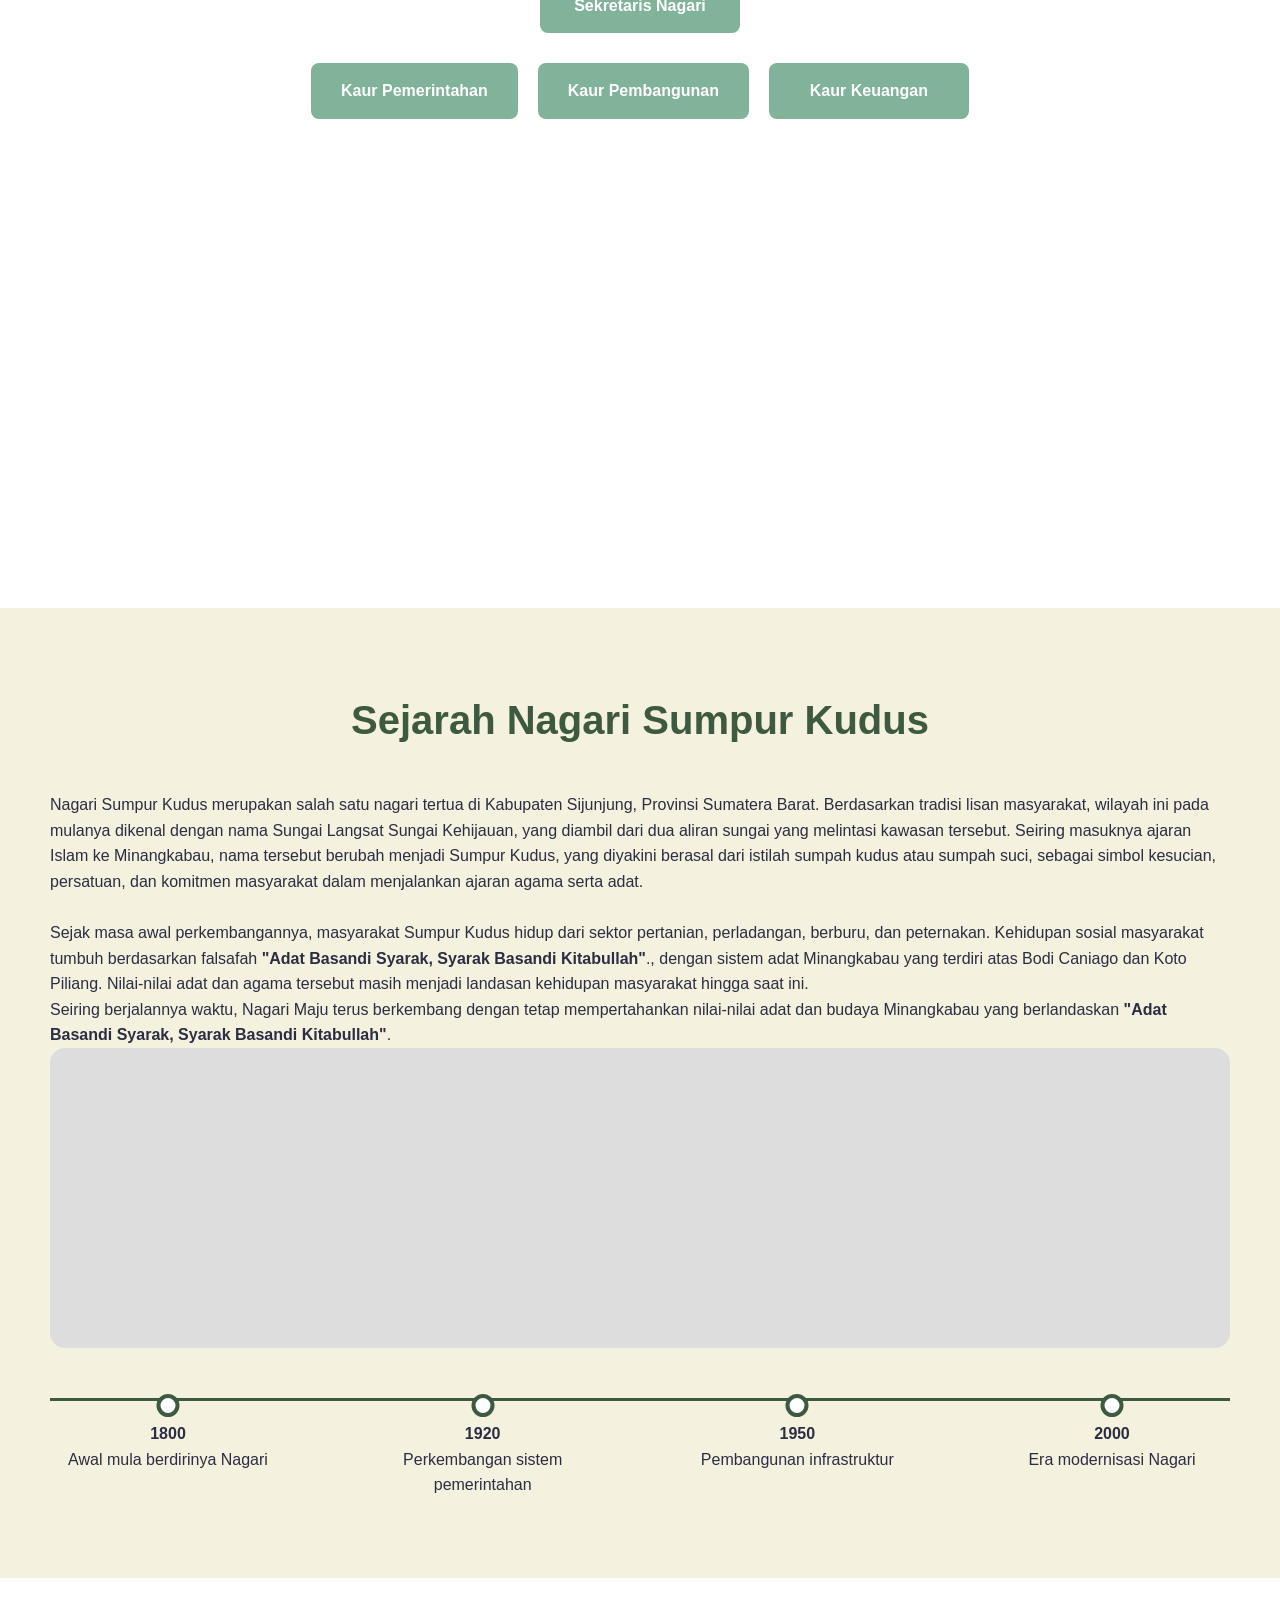
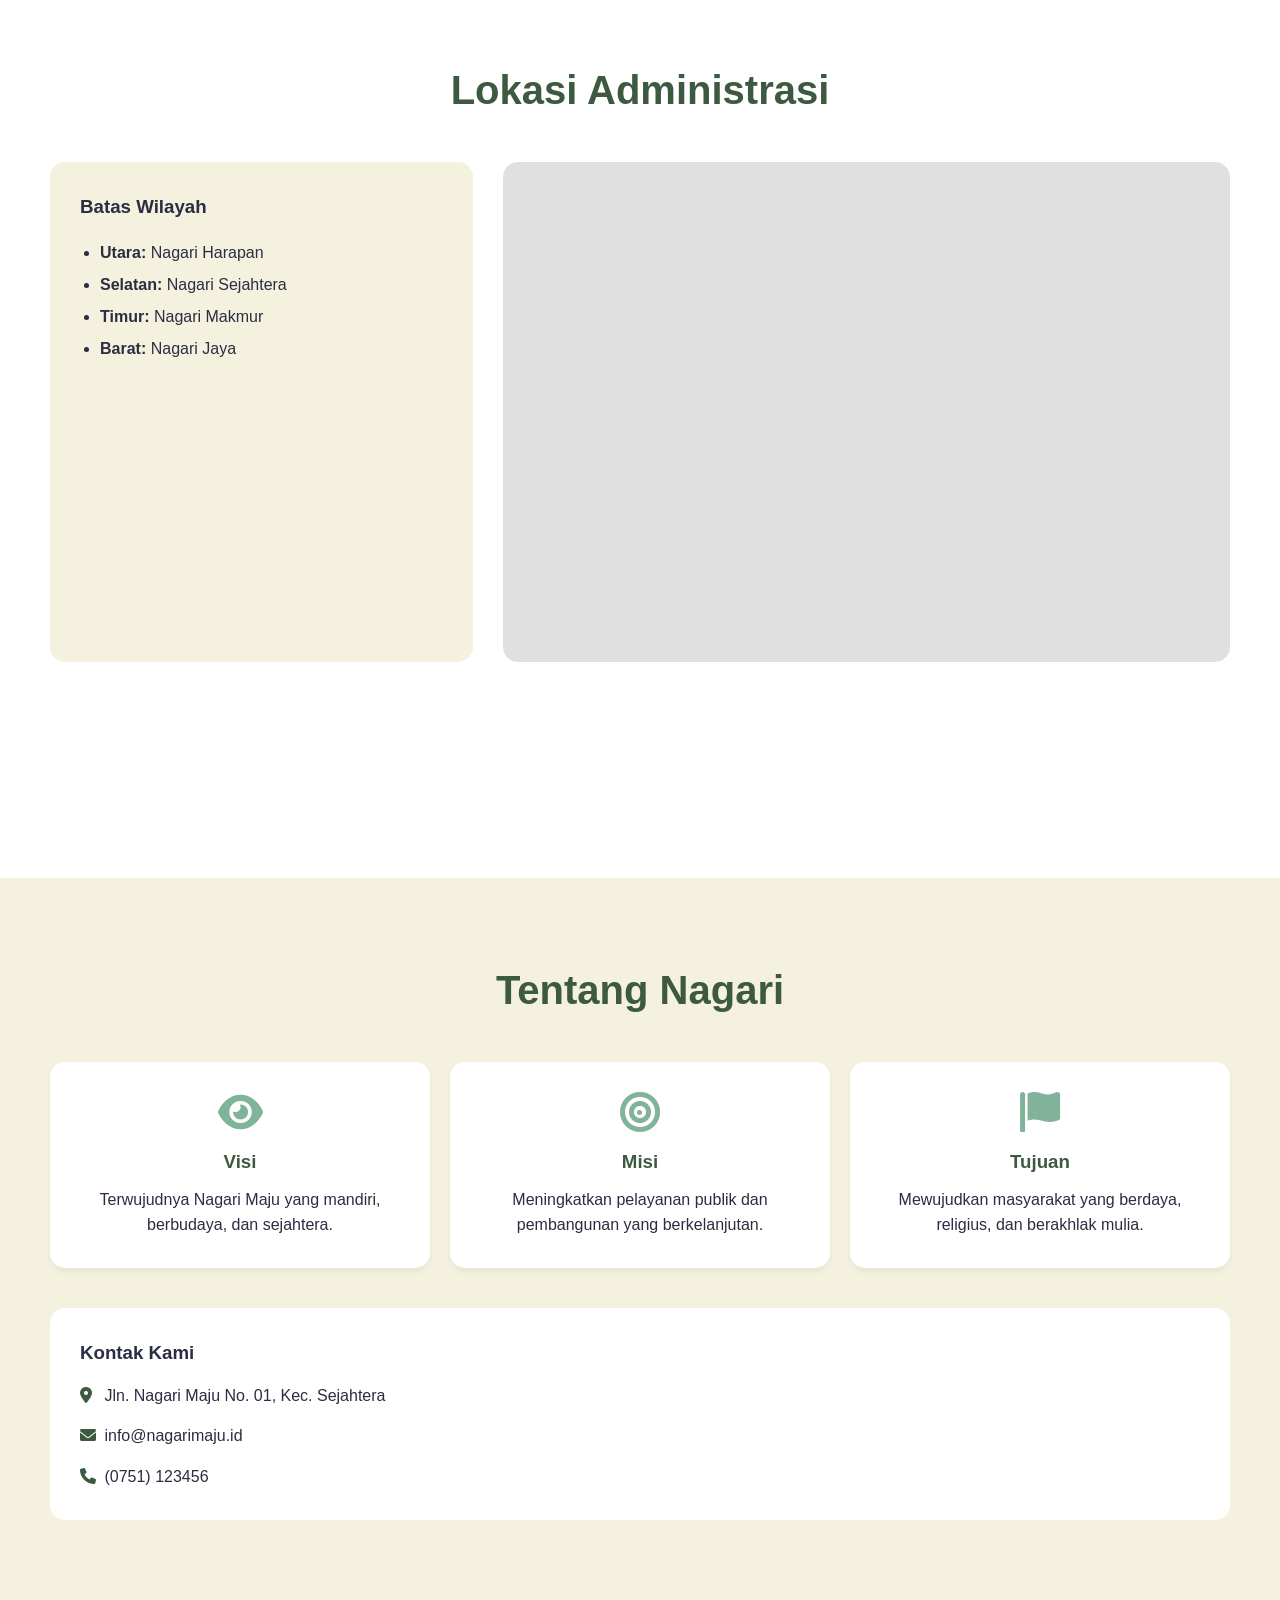
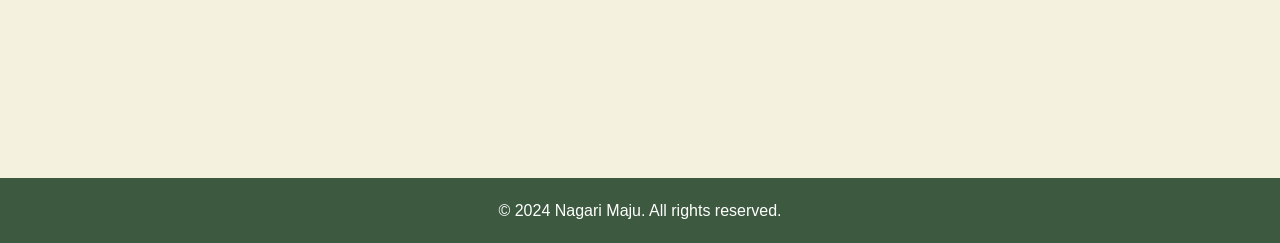
==== commit d9eb2f28: "Update index.html" ====
--- a/index.html
+++ b/index.html
@@ -335,7 +335,7 @@
         <section id="beranda">
             <div class="hero-content">
                 <p class="subtitle">Selamat Datang di</p>
-                <h1 class="title">Nagari Maju</h1>
+                <h1 class="title">Nagari Sumpur Kudus,Kecamatan Sumpur Kudus, Kabupaten Sijunjung, Provinsi Sumatera Barat</h1>
                 <p class="desc">
                    Harmoni Alam, Adat, dan Masyarakat Sumpur Kudus
                    Bersama Mewujudkan Nagari Sumpur Kudus yang Maju, Mandiri, Berbudaya, dan Sejahtera
@@ -406,13 +406,15 @@
 
         <!-- SECTION 3: SEJARAH -->
         <section id="sejarah">
-            <h2 class="section-title">Sejarah Nagari Maju</h2>
+            <h2 class="section-title">Sejarah Nagari Sumpur Kudus</h2>
             <div class="history-content">
                 <div class="history-text">
-                    <p>Nagari Maju berdiri sejak tahun 1800-an, yang didirikan oleh para tokoh adat yang memiliki visi untuk membangun kehidupan masyarakat yang rukun, adil, dan sejahtera.</p>
+                    <p>Nagari Sumpur Kudus merupakan salah satu nagari tertua di Kabupaten Sijunjung, Provinsi Sumatera Barat. Berdasarkan tradisi lisan masyarakat, wilayah ini pada mulanya dikenal dengan nama Sungai Langsat Sungai Kehijauan, yang diambil dari dua aliran sungai yang melintasi kawasan tersebut. Seiring masuknya ajaran Islam ke Minangkabau, nama tersebut berubah menjadi Sumpur Kudus, yang diyakini berasal dari istilah sumpah kudus atau sumpah suci, sebagai simbol kesucian, persatuan, dan komitmen masyarakat dalam menjalankan ajaran agama serta adat.</p>
                     <br>
+                    <p>Sejak masa awal perkembangannya, masyarakat Sumpur Kudus hidup dari sektor pertanian, perladangan, berburu, dan peternakan. Kehidupan sosial masyarakat tumbuh berdasarkan falsafah <strong>"Adat Basandi Syarak, Syarak Basandi Kitabullah"</strong>., dengan sistem adat Minangkabau yang terdiri atas Bodi Caniago dan Koto Piliang. Nilai-nilai adat dan agama tersebut masih menjadi landasan kehidupan masyarakat hingga saat ini.</p>
                     <p>Seiring berjalannya waktu, Nagari Maju terus berkembang dengan tetap mempertahankan nilai-nilai adat dan budaya Minangkabau yang berlandaskan <strong>"Adat Basandi Syarak, Syarak Basandi Kitabullah"</strong>.</p>
                 </div>
+				</div>
                 <div class="history-img"></div>
             </div>
 
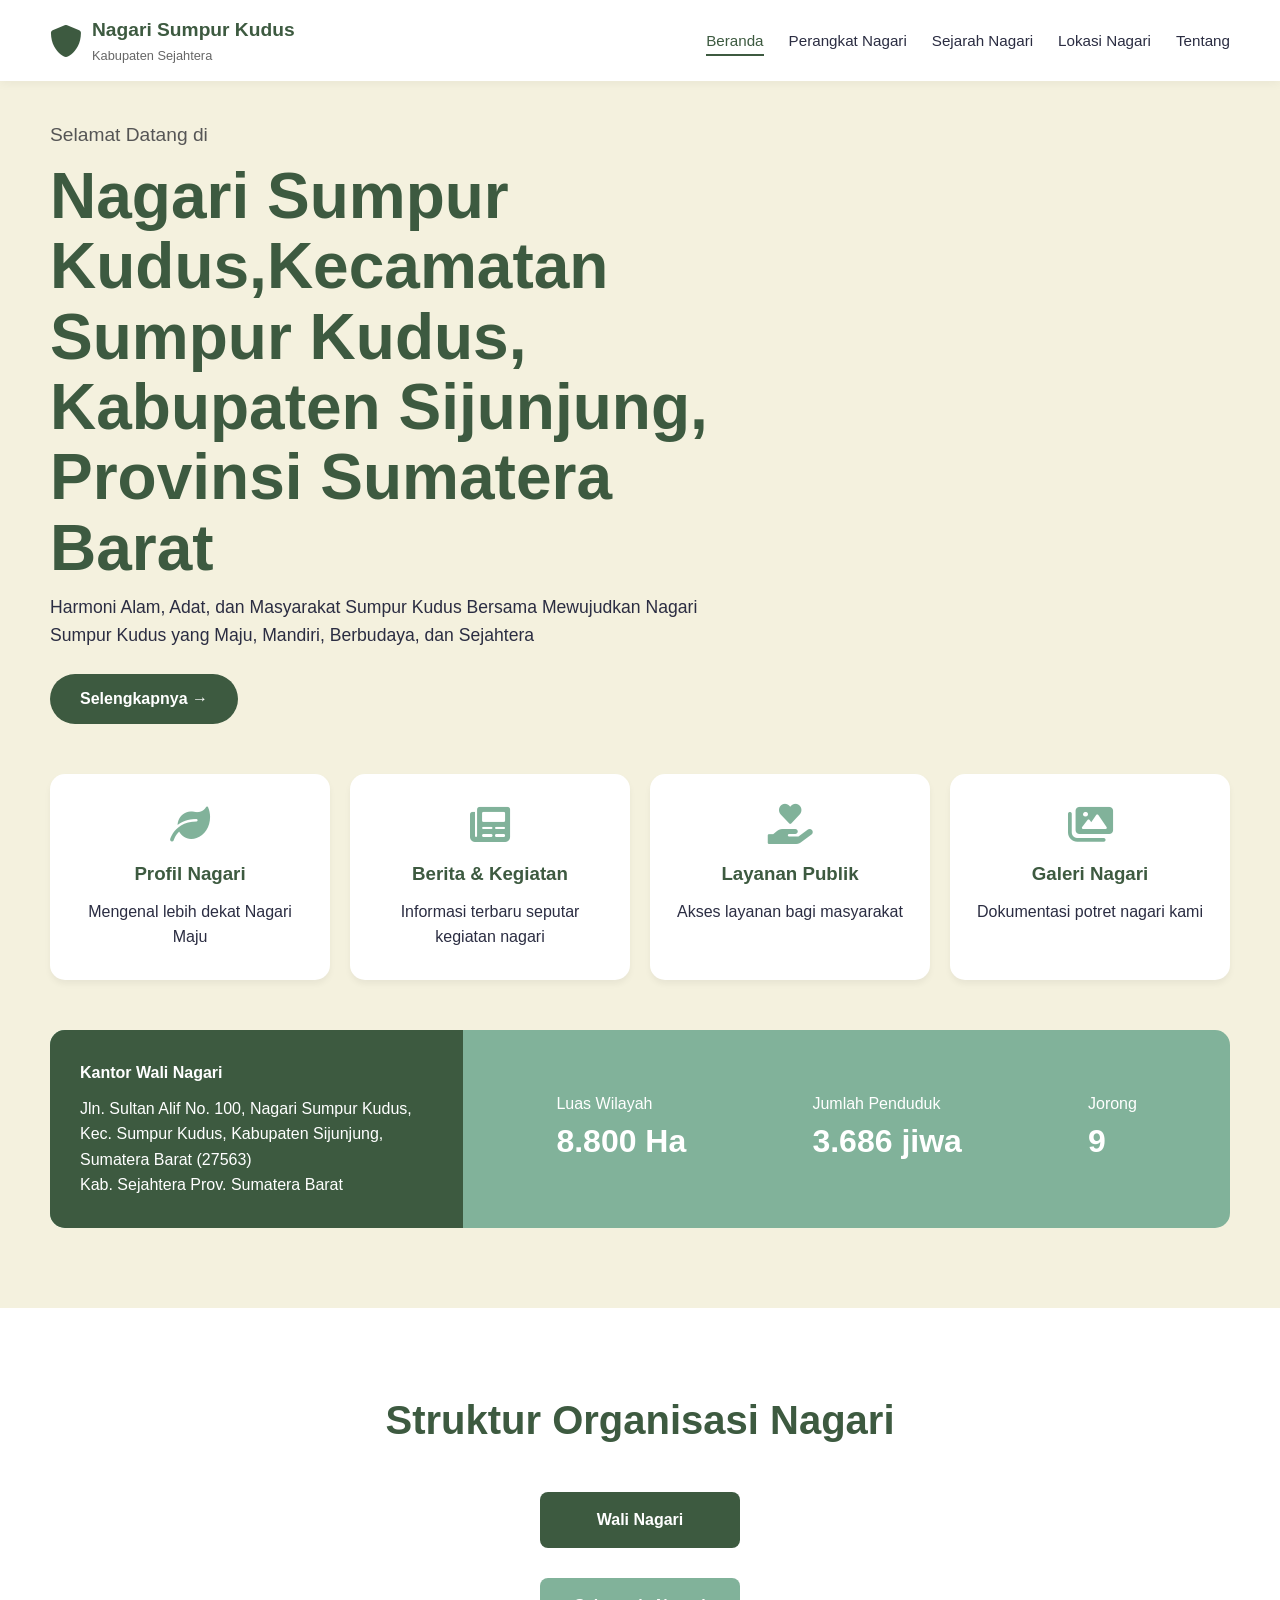
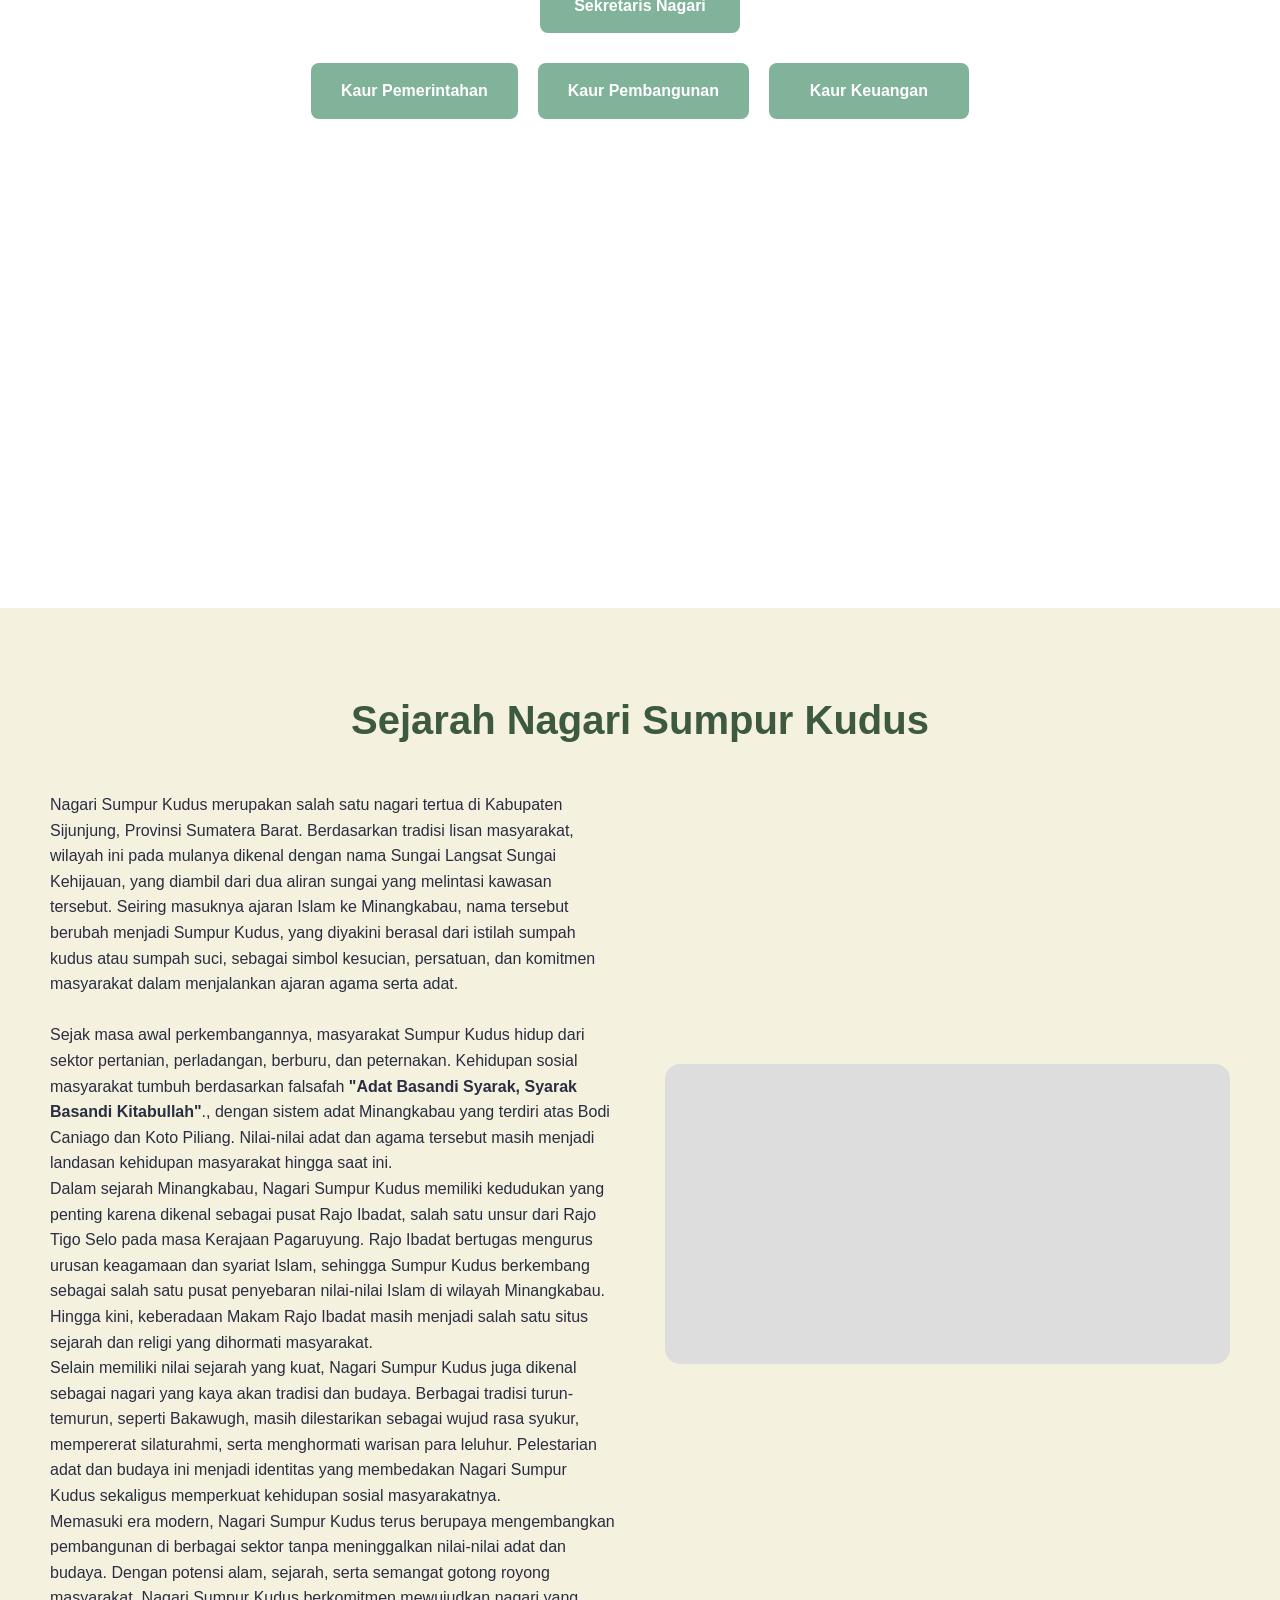
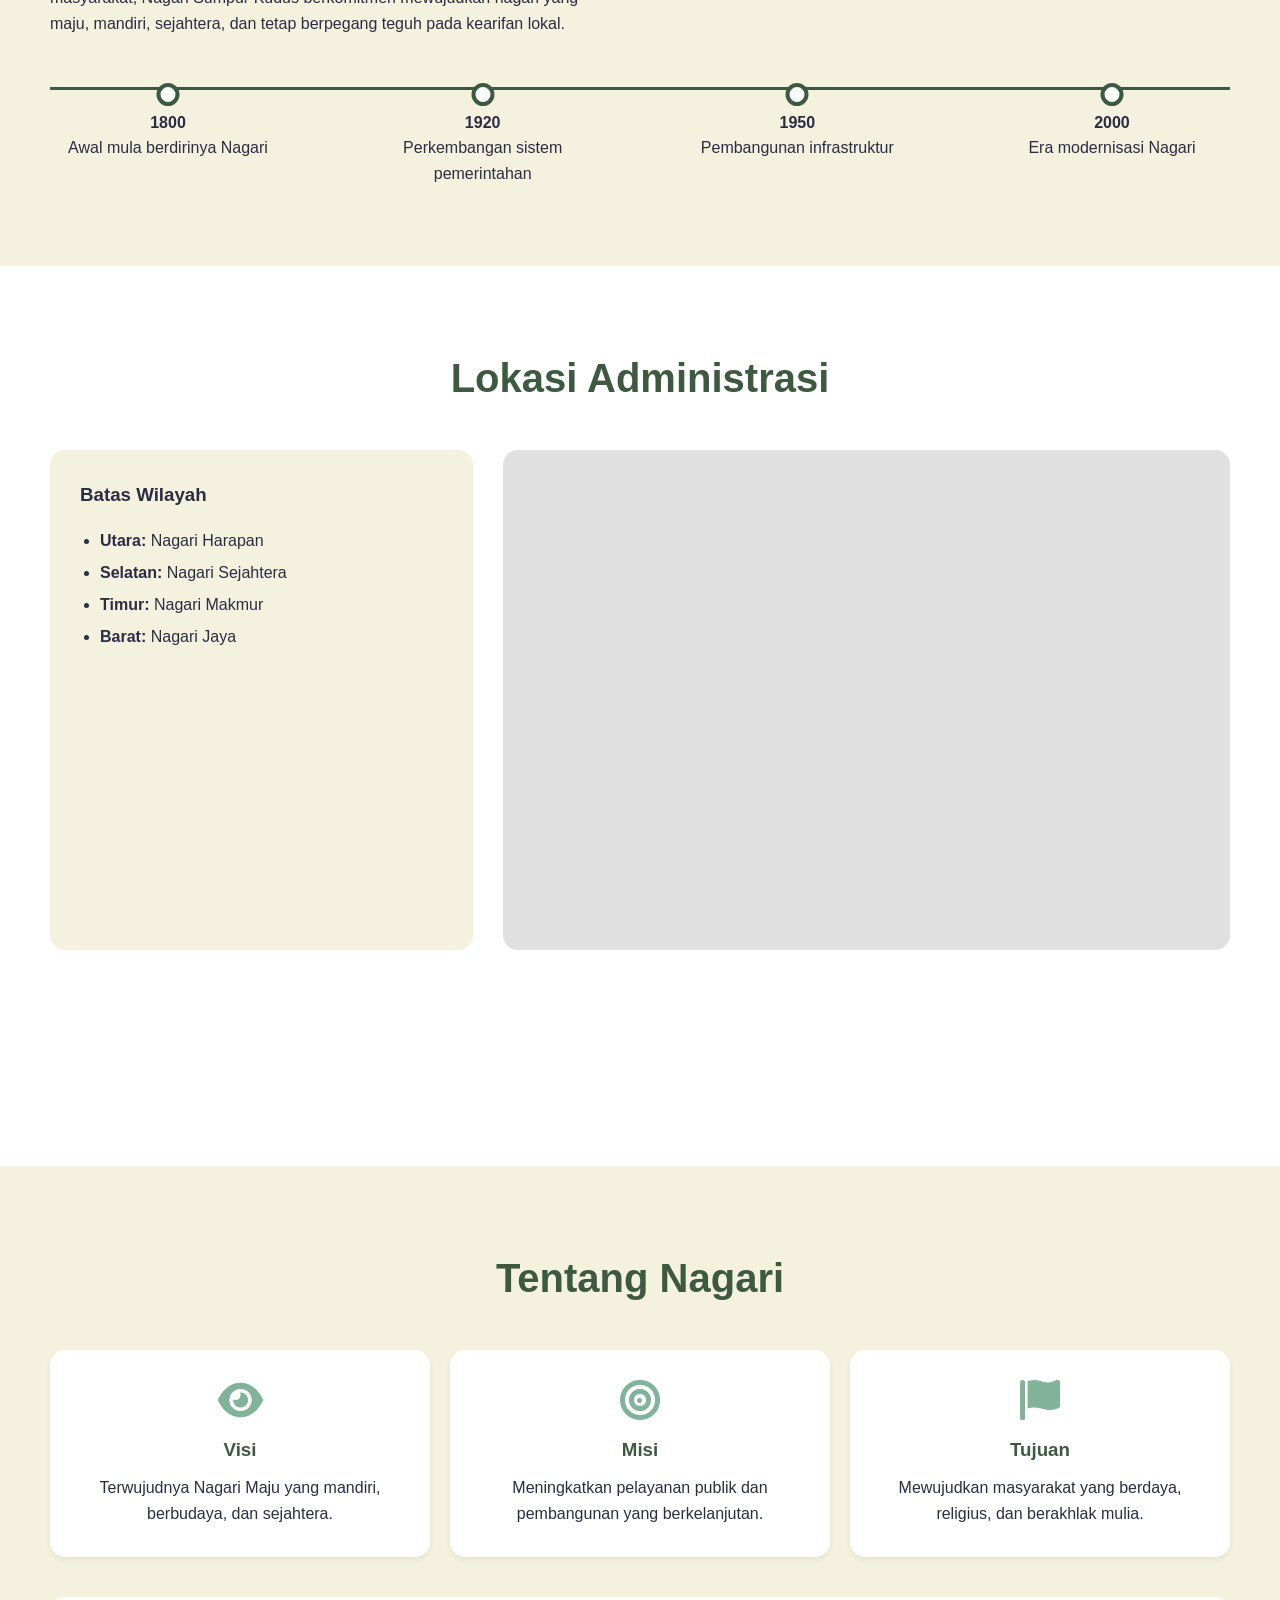
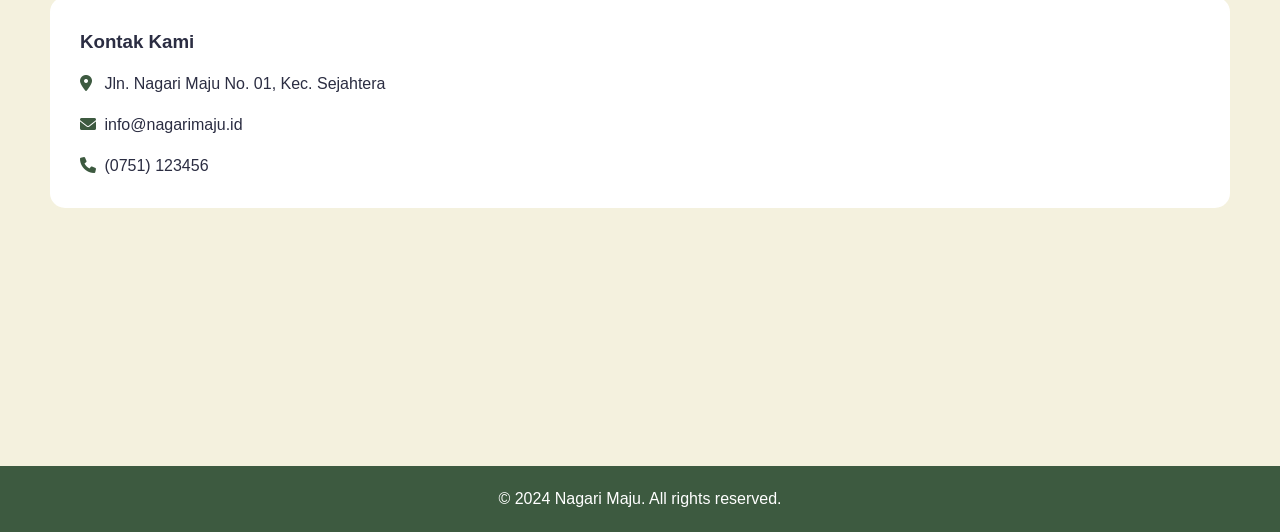
==== commit 8678815e: "Update index.html" ====
--- a/index.html
+++ b/index.html
@@ -412,8 +412,11 @@
                     <p>Nagari Sumpur Kudus merupakan salah satu nagari tertua di Kabupaten Sijunjung, Provinsi Sumatera Barat. Berdasarkan tradisi lisan masyarakat, wilayah ini pada mulanya dikenal dengan nama Sungai Langsat Sungai Kehijauan, yang diambil dari dua aliran sungai yang melintasi kawasan tersebut. Seiring masuknya ajaran Islam ke Minangkabau, nama tersebut berubah menjadi Sumpur Kudus, yang diyakini berasal dari istilah sumpah kudus atau sumpah suci, sebagai simbol kesucian, persatuan, dan komitmen masyarakat dalam menjalankan ajaran agama serta adat.</p>
                     <br>
                     <p>Sejak masa awal perkembangannya, masyarakat Sumpur Kudus hidup dari sektor pertanian, perladangan, berburu, dan peternakan. Kehidupan sosial masyarakat tumbuh berdasarkan falsafah <strong>"Adat Basandi Syarak, Syarak Basandi Kitabullah"</strong>., dengan sistem adat Minangkabau yang terdiri atas Bodi Caniago dan Koto Piliang. Nilai-nilai adat dan agama tersebut masih menjadi landasan kehidupan masyarakat hingga saat ini.</p>
-                    <p>Seiring berjalannya waktu, Nagari Maju terus berkembang dengan tetap mempertahankan nilai-nilai adat dan budaya Minangkabau yang berlandaskan <strong>"Adat Basandi Syarak, Syarak Basandi Kitabullah"</strong>.</p>
-                </div>
+                    <p>Dalam sejarah Minangkabau, Nagari Sumpur Kudus memiliki kedudukan yang penting karena dikenal sebagai pusat Rajo Ibadat, salah satu unsur dari Rajo Tigo Selo pada masa Kerajaan Pagaruyung. Rajo Ibadat bertugas mengurus urusan keagamaan dan syariat Islam, sehingga Sumpur Kudus berkembang sebagai salah satu pusat penyebaran nilai-nilai Islam di wilayah Minangkabau. Hingga kini, keberadaan Makam Rajo Ibadat masih menjadi salah satu situs sejarah dan religi yang dihormati masyarakat.</p>
+					<p>Selain memiliki nilai sejarah yang kuat, Nagari Sumpur Kudus juga dikenal sebagai nagari yang kaya akan tradisi dan budaya. Berbagai tradisi turun-temurun, seperti Bakawugh, masih dilestarikan sebagai wujud rasa syukur, mempererat silaturahmi, serta menghormati warisan para leluhur. Pelestarian adat dan budaya ini menjadi identitas yang membedakan Nagari Sumpur Kudus sekaligus memperkuat kehidupan sosial masyarakatnya.</p>
+					<p>Memasuki era modern, Nagari Sumpur Kudus terus berupaya mengembangkan pembangunan di berbagai sektor tanpa meninggalkan nilai-nilai adat dan budaya. Dengan potensi alam, sejarah, serta semangat gotong royong masyarakat, Nagari Sumpur Kudus berkomitmen mewujudkan nagari yang maju, mandiri, sejahtera, dan tetap berpegang teguh pada kearifan lokal.</p>
+	
+                
 				</div>
                 <div class="history-img"></div>
             </div>
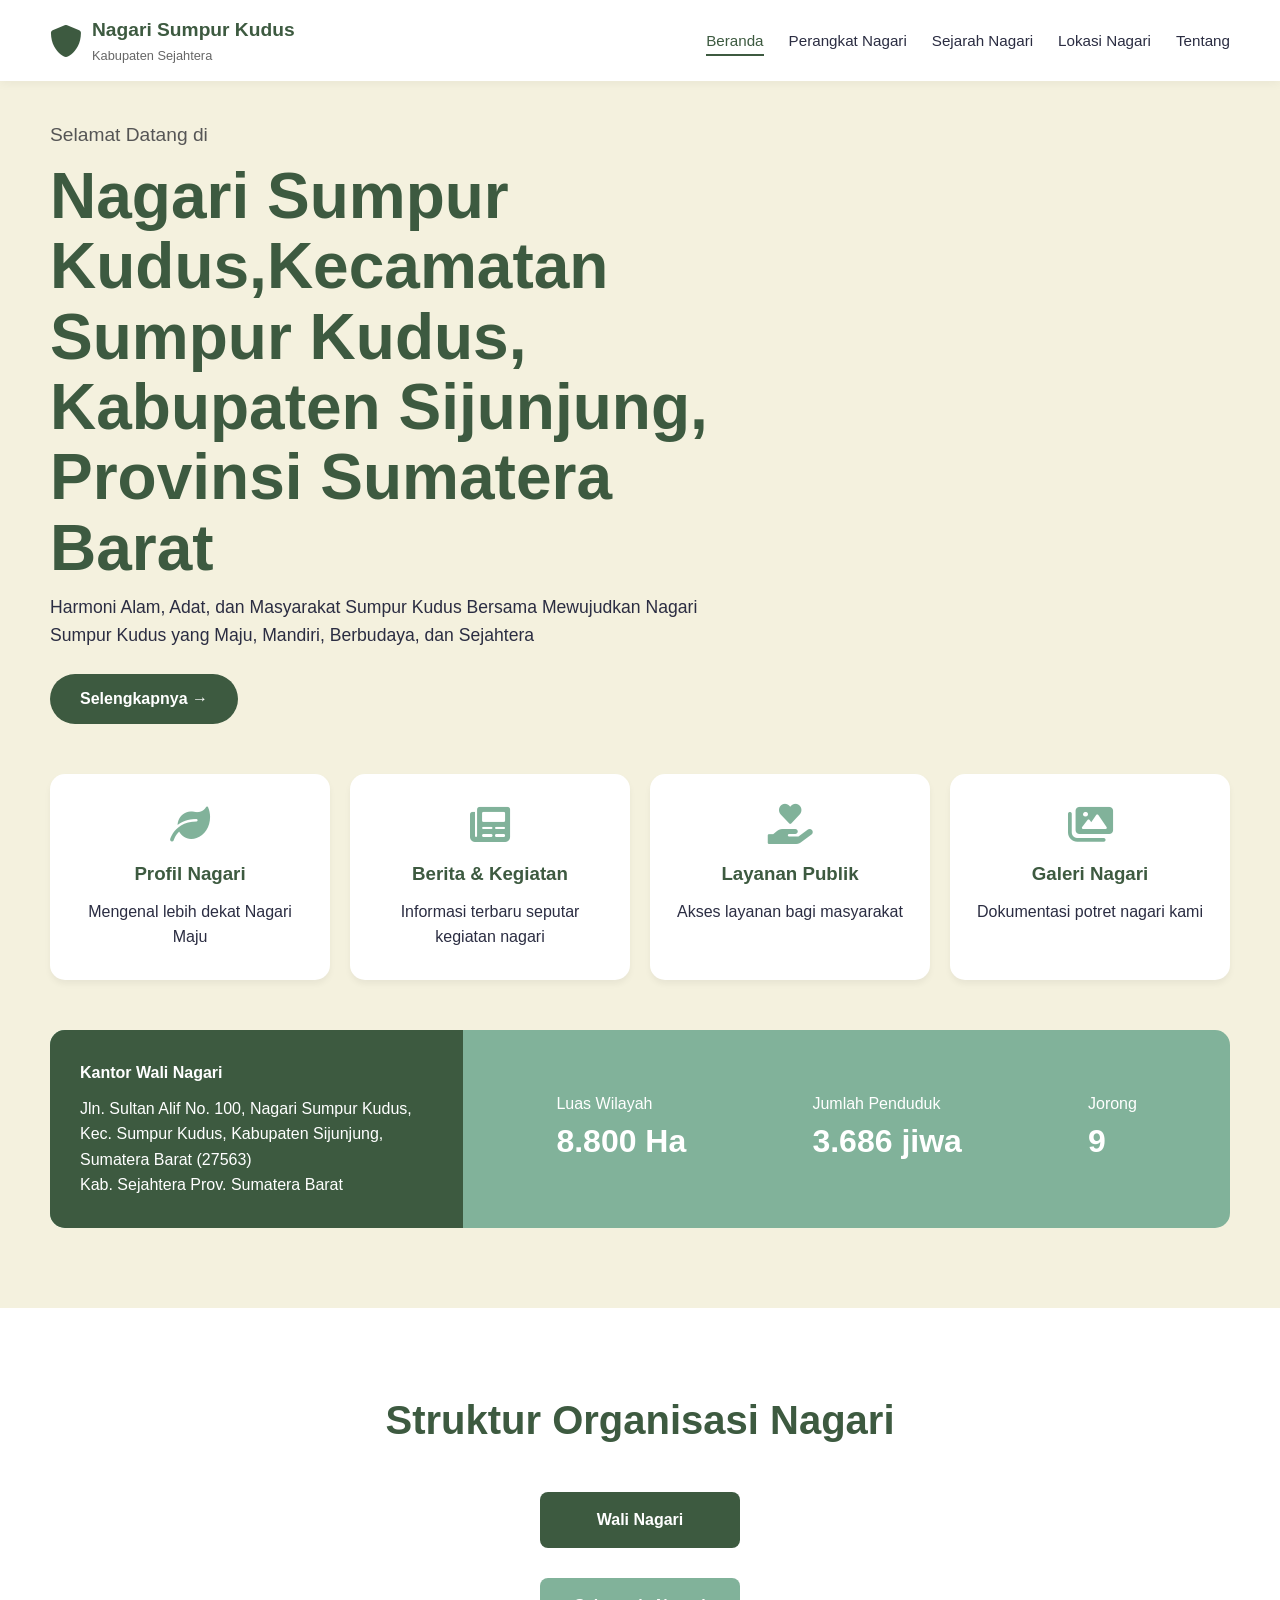
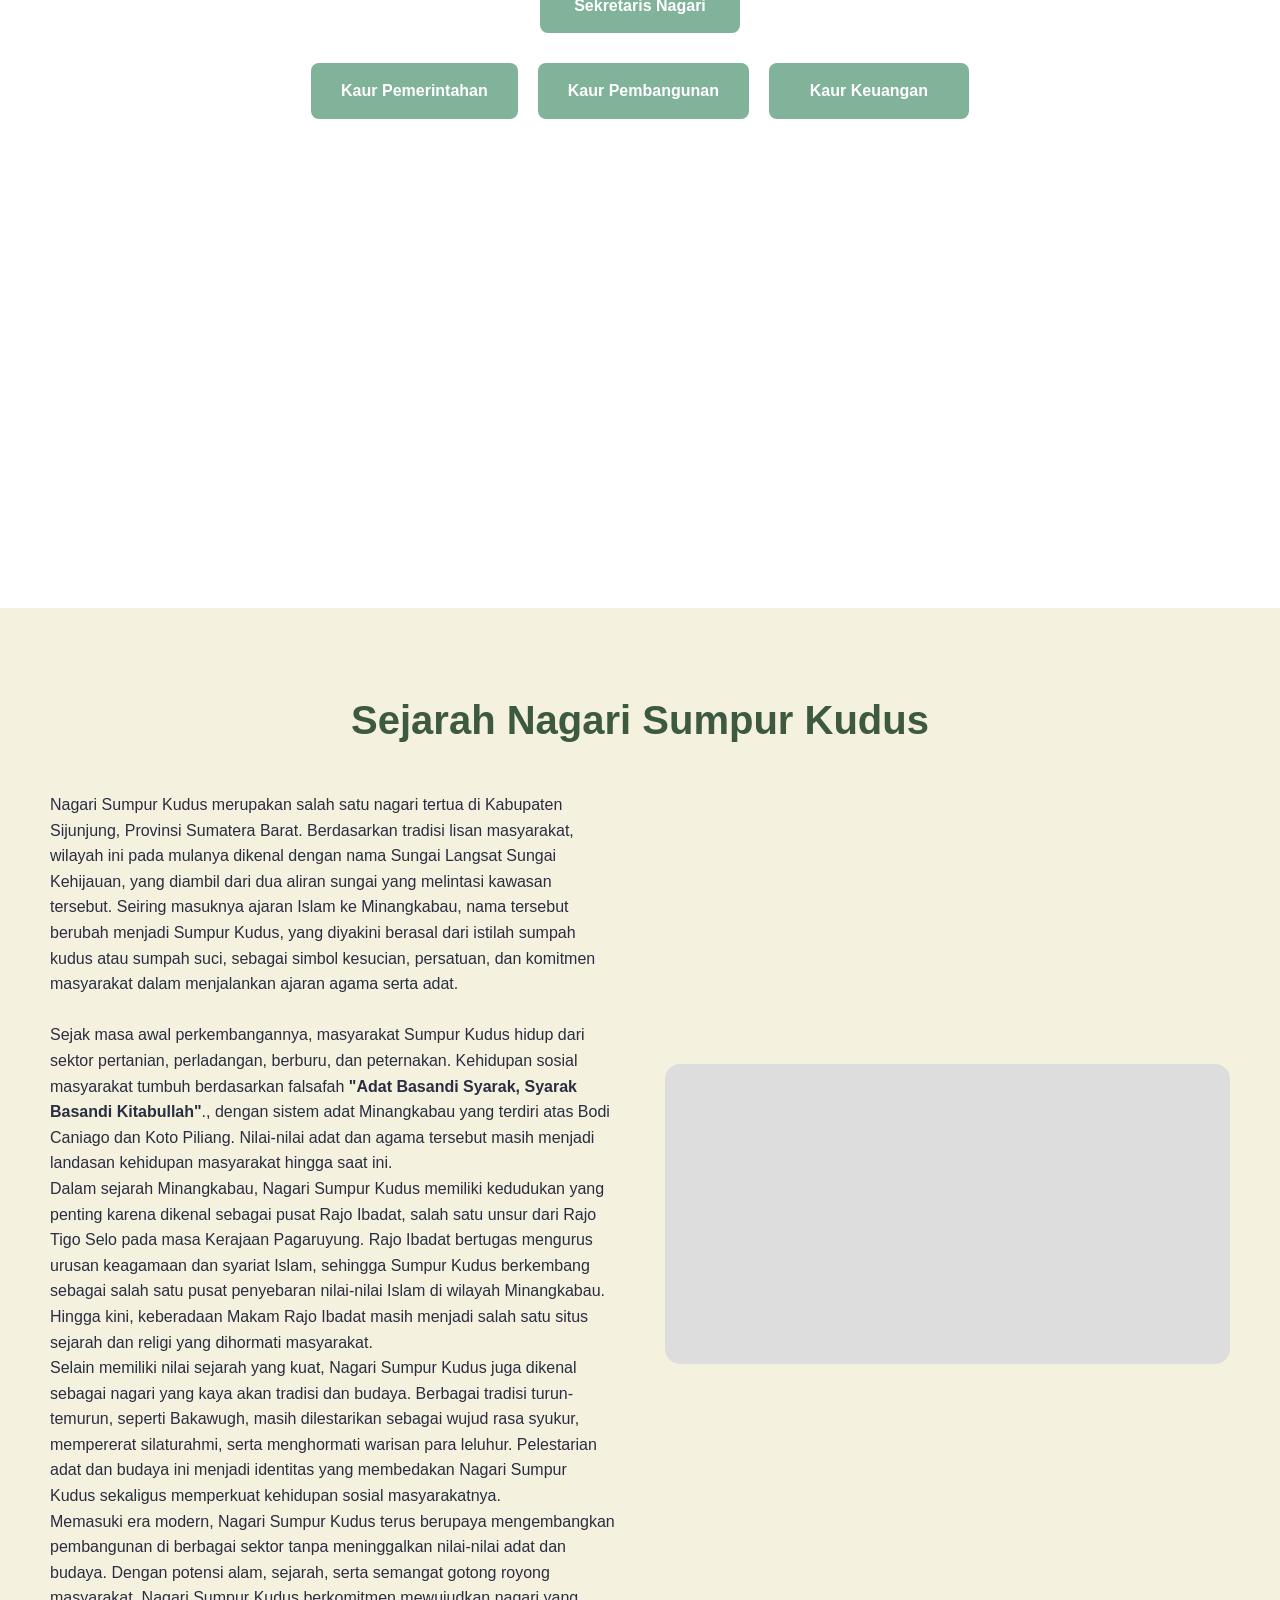
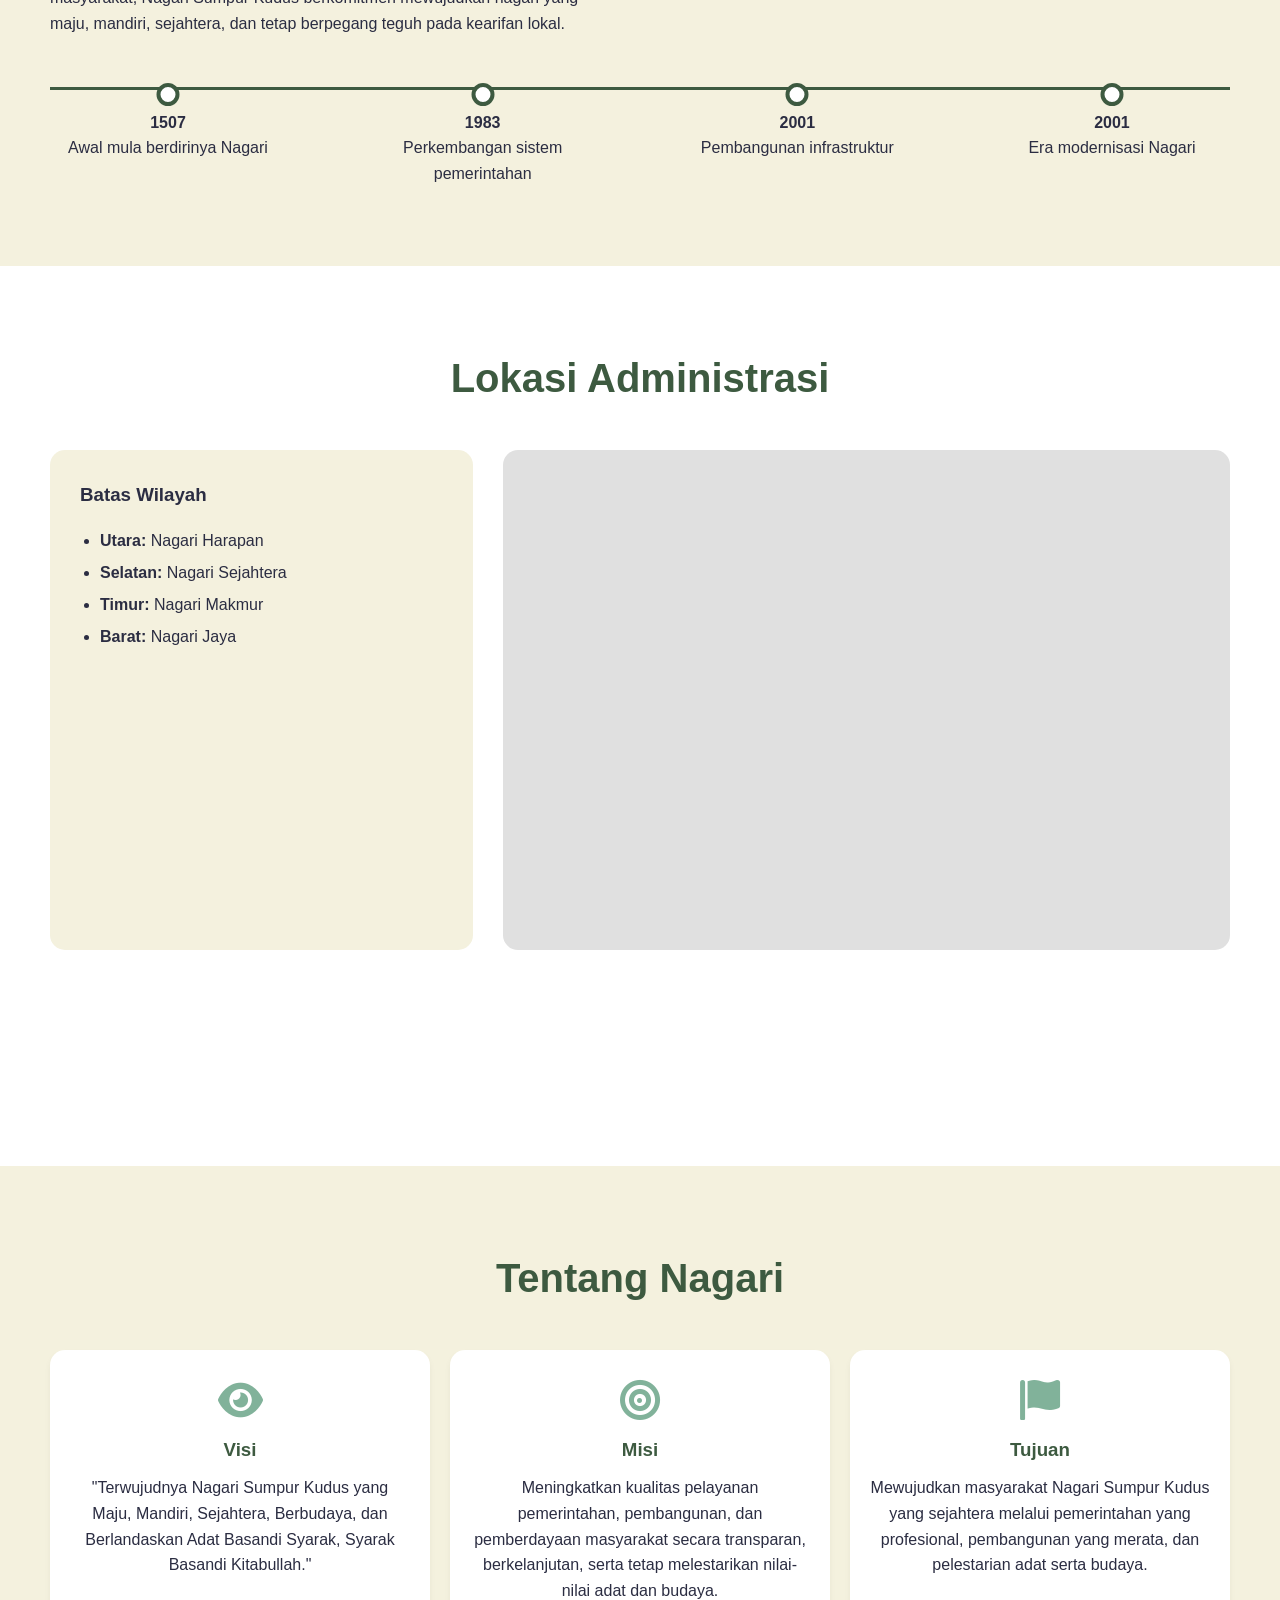
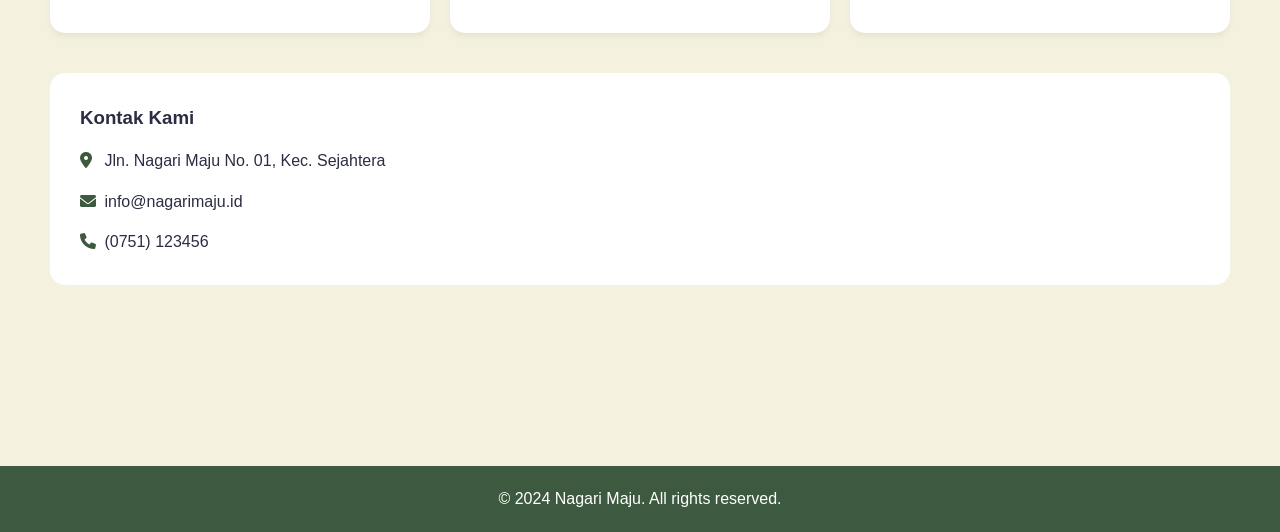
==== commit bc1538b4: "Update index.html" ====
--- a/index.html
+++ b/index.html
@@ -423,19 +423,19 @@
 
             <div class="timeline">
                 <div class="timeline-item">
-                    <h4>1800</h4>
+                    <h4>1507</h4>
                     <p>Awal mula berdirinya Nagari</p>
                 </div>
                 <div class="timeline-item">
-                    <h4>1920</h4>
+                    <h4>1983</h4>
                     <p>Perkembangan sistem pemerintahan</p>
                 </div>
                 <div class="timeline-item">
-                    <h4>1950</h4>
+                    <h4>2001</h4>
                     <p>Pembangunan infrastruktur</p>
                 </div>
                 <div class="timeline-item">
-                    <h4>2000</h4>
+                    <h4>2001</h4>
                     <p>Era modernisasi Nagari</p>
                 </div>
             </div>
@@ -467,17 +467,17 @@
                 <div class="card">
                     <i class="fas fa-eye"></i>
                     <h3>Visi</h3>
-                    <p>Terwujudnya Nagari Maju yang mandiri, berbudaya, dan sejahtera.</p>
+                    <p>"Terwujudnya Nagari Sumpur Kudus yang Maju, Mandiri, Sejahtera, Berbudaya, dan Berlandaskan Adat Basandi Syarak, Syarak Basandi Kitabullah."</p>
                 </div>
                 <div class="card">
                     <i class="fas fa-bullseye"></i>
                     <h3>Misi</h3>
-                    <p>Meningkatkan pelayanan publik dan pembangunan yang berkelanjutan.</p>
+                    <p>Meningkatkan kualitas pelayanan pemerintahan, pembangunan, dan pemberdayaan masyarakat secara transparan, berkelanjutan, serta tetap melestarikan nilai-nilai adat dan budaya.</p>
                 </div>
                 <div class="card">
                     <i class="fas fa-flag"></i>
                     <h3>Tujuan</h3>
-                    <p>Mewujudkan masyarakat yang berdaya, religius, dan berakhlak mulia.</p>
+                    <p>Mewujudkan masyarakat Nagari Sumpur Kudus yang sejahtera melalui pemerintahan yang profesional, pembangunan yang merata, dan pelestarian adat serta budaya.</p>
                 </div>
             </div>
 
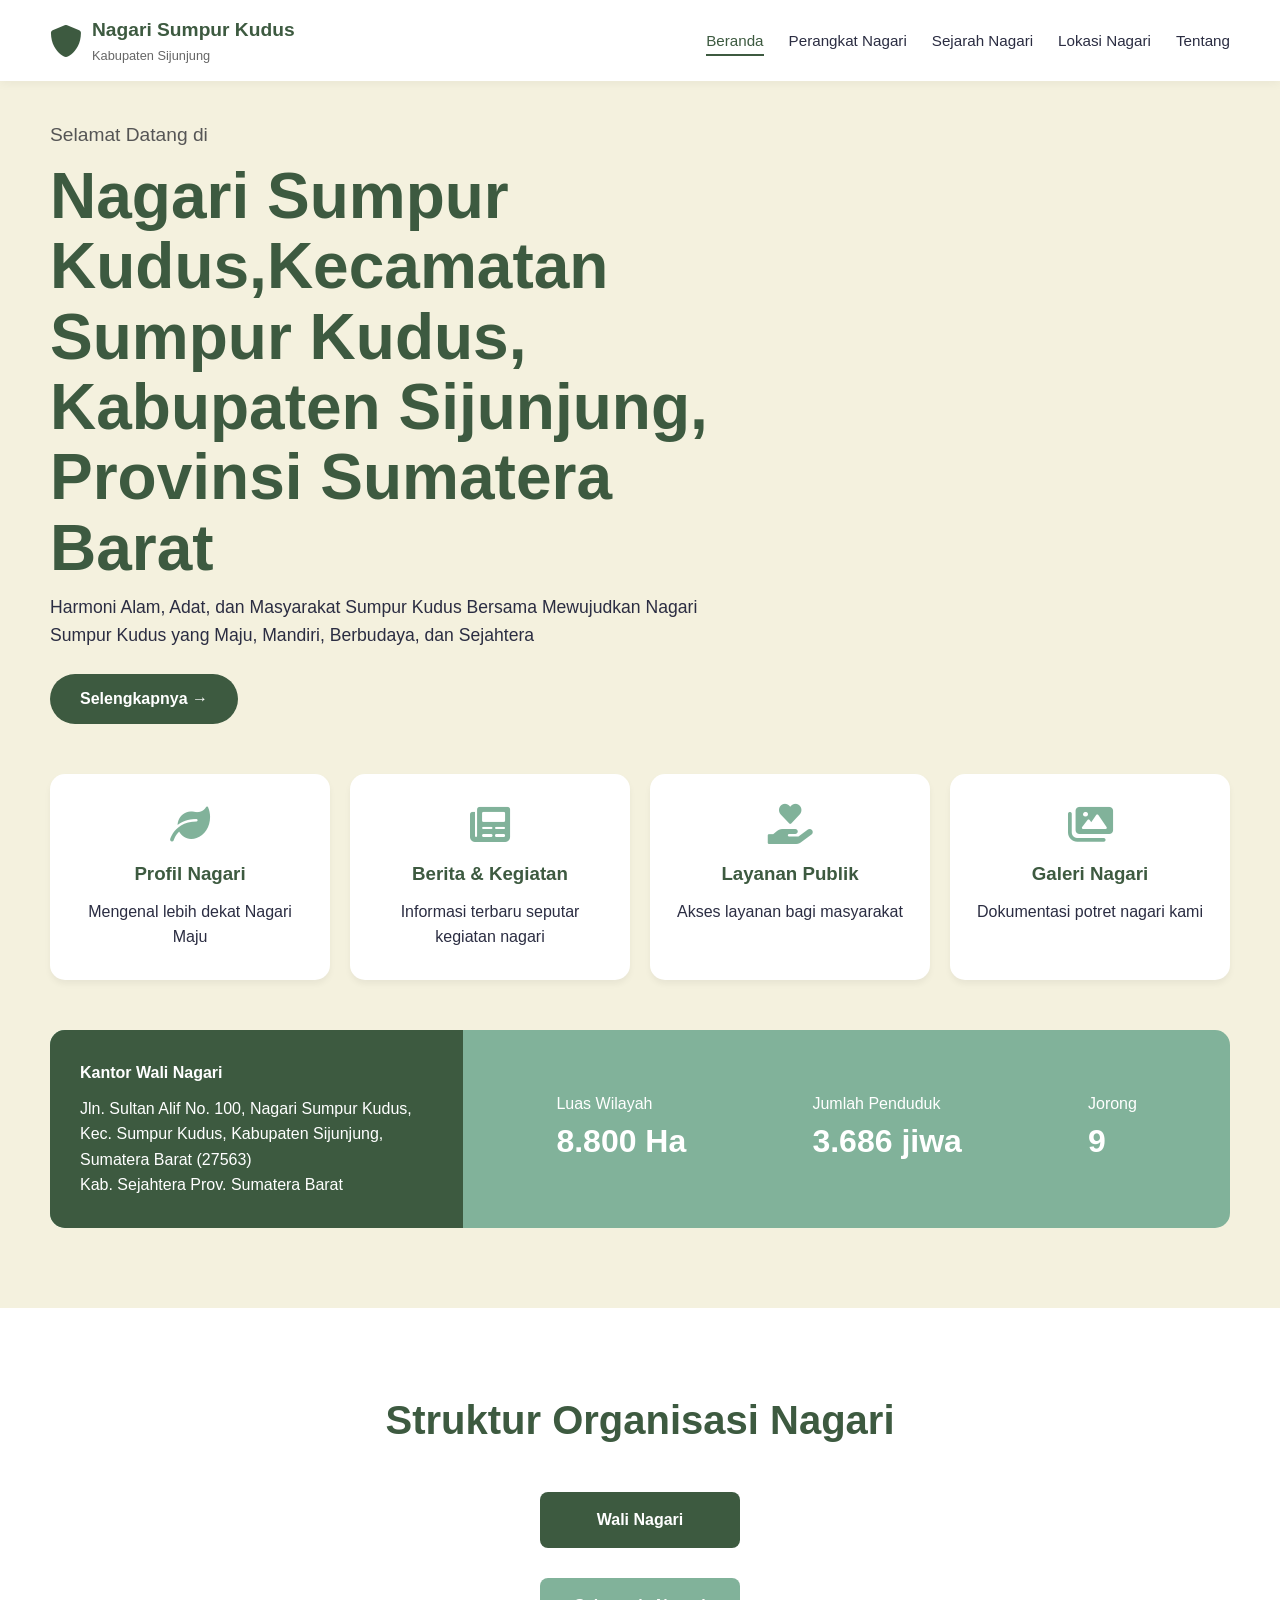
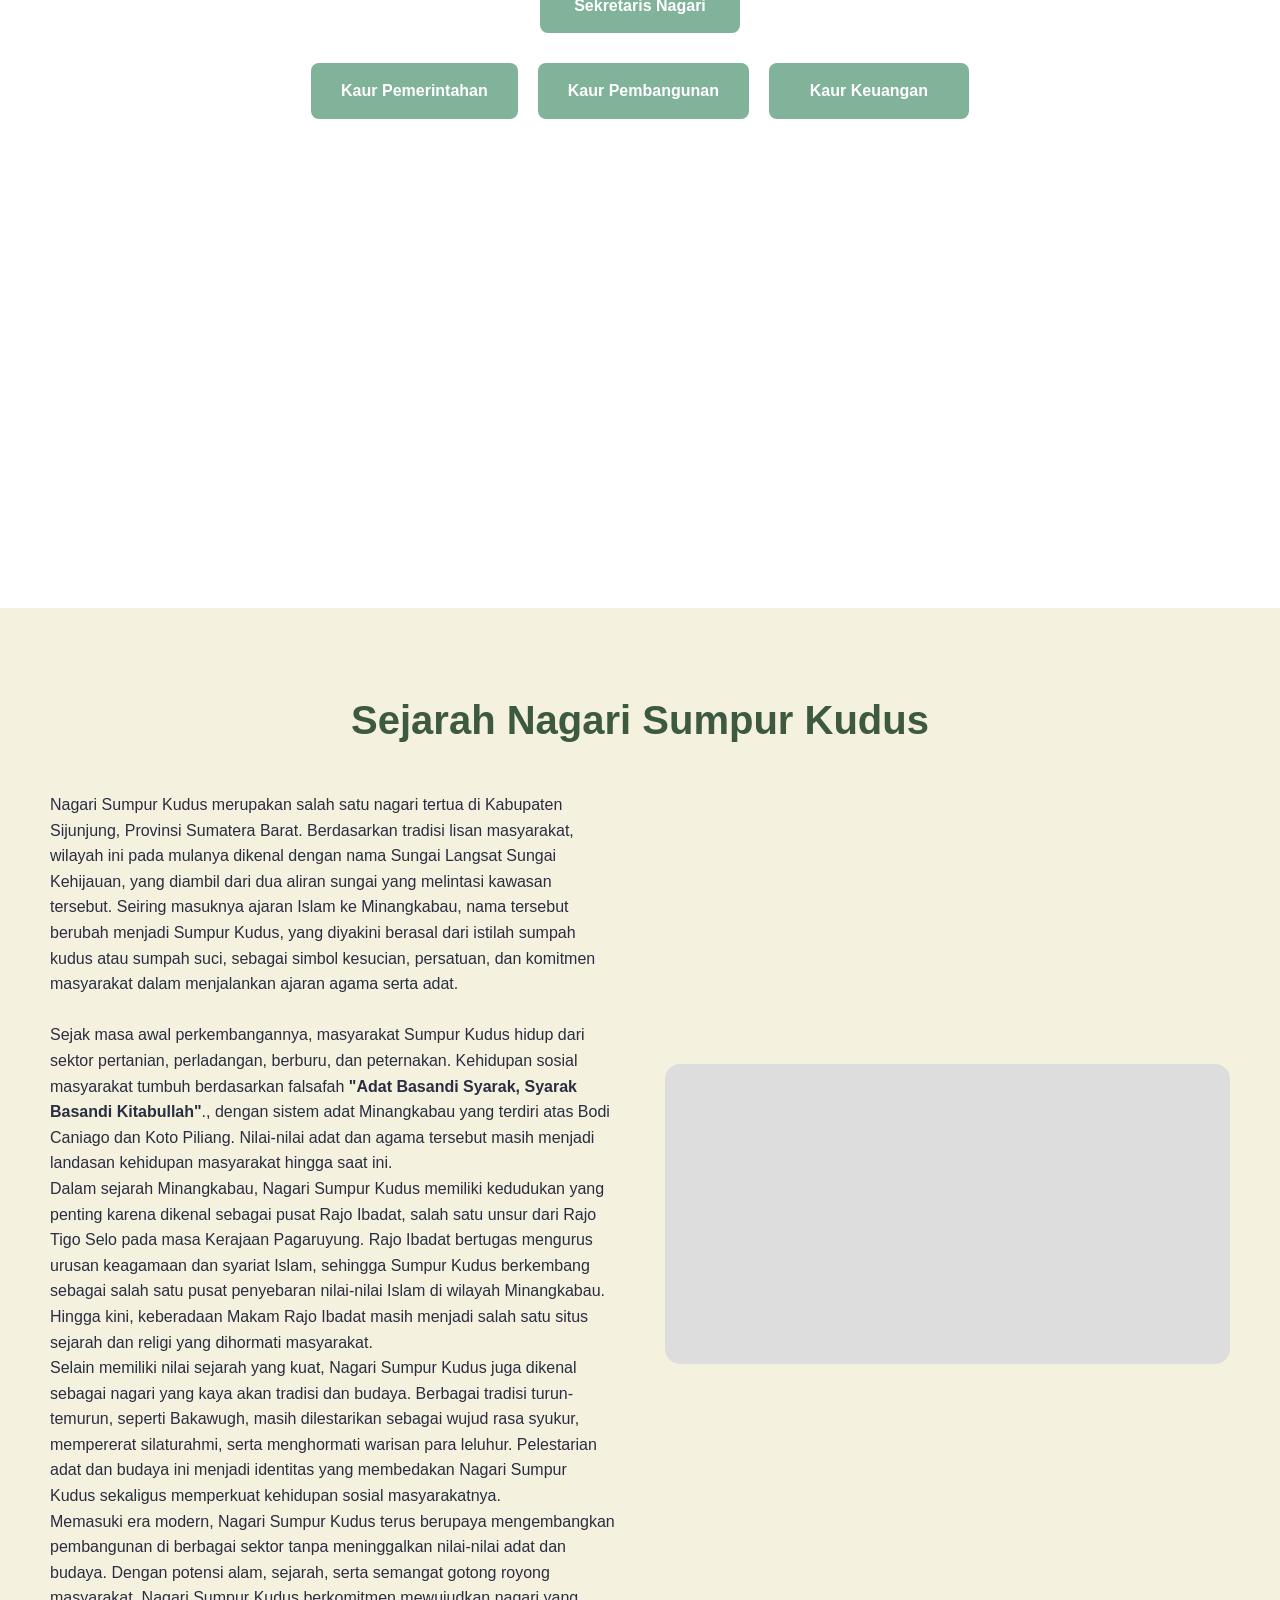
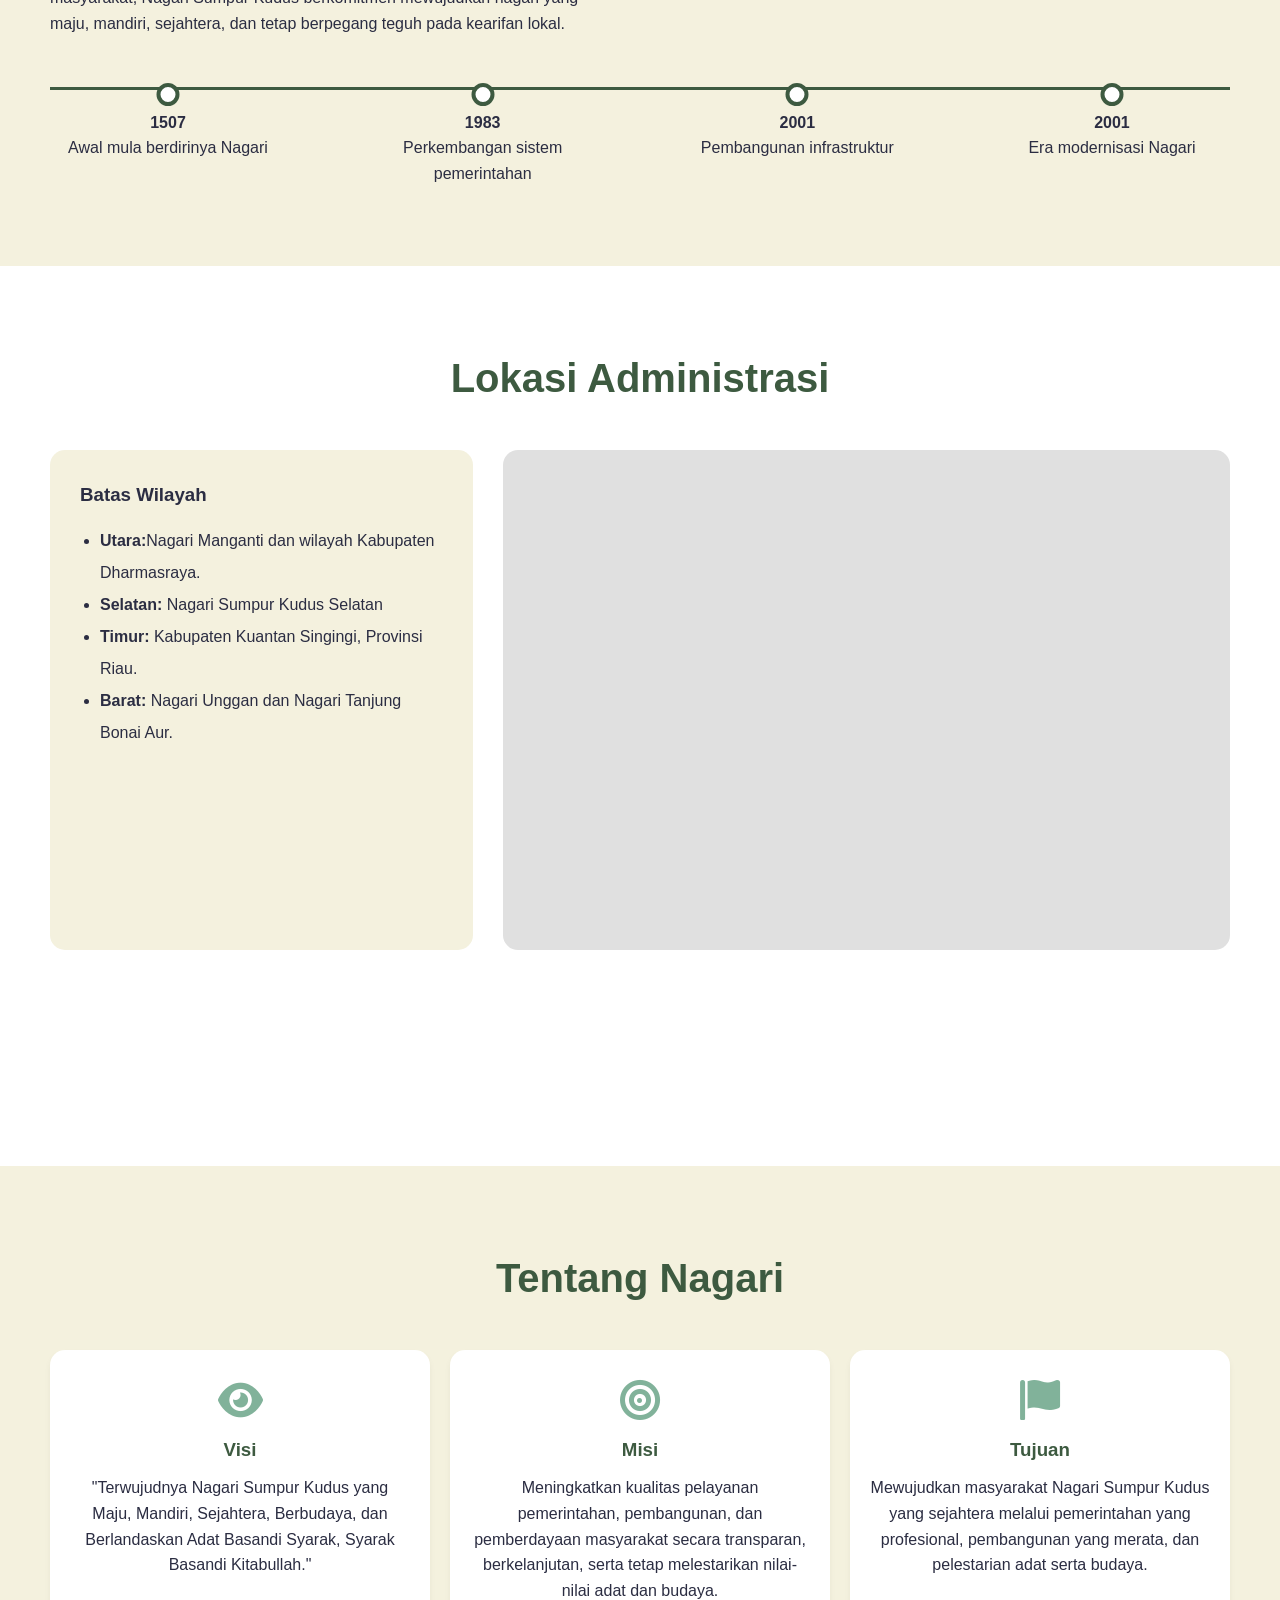
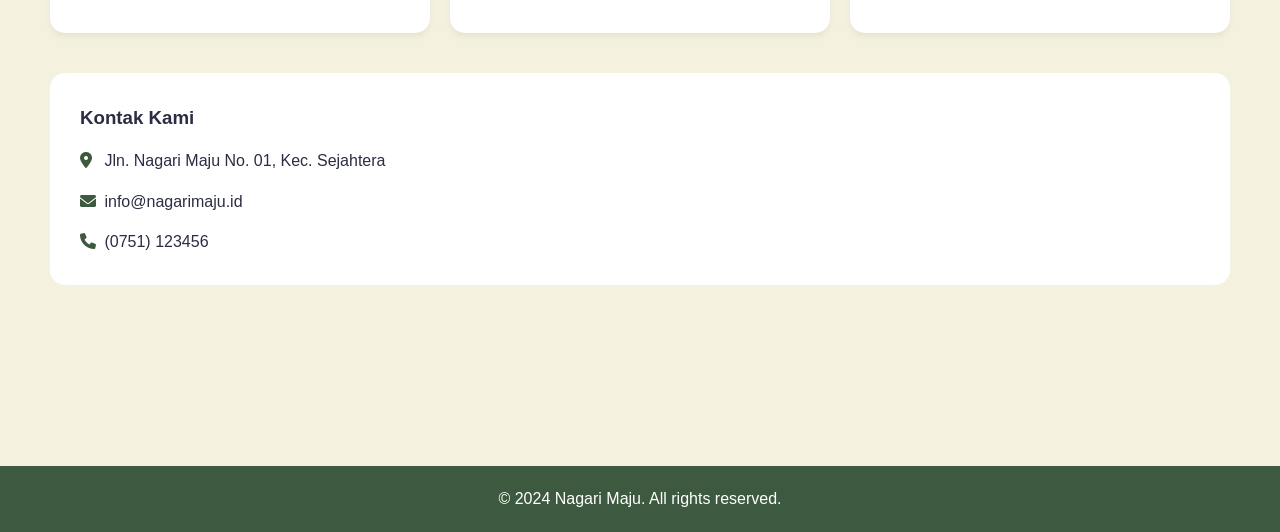
==== commit b78be681: "Update index.html" ====
--- a/index.html
+++ b/index.html
@@ -3,7 +3,7 @@
 <head>
     <meta charset="UTF-8">
     <meta name="viewport" content="width=device-width, initial-scale=1.0">
-    <title>Nagari Sumpur Kudus ,Kabupaten Sijunjung</title>
+    <title>Nagari Sumpur Kudus , </title>
     <link rel="stylesheet" href="https://cdnjs.cloudflare.com/ajax/libs/font-awesome/6.0.0/css/all.min.css">
     <style>
         /* ================= VARIABEL & RESET ================= */
@@ -315,7 +315,7 @@
             <i class="fas fa-shield-alt"></i>
             <div>
                 <h1>Nagari Sumpur Kudus </h1>
-                <p>Kabupaten Sejahtera</p>
+                <p>Kabupaten Sijunjung</p>
             </div>
         </div>
         <nav>
@@ -448,10 +448,10 @@
                 <div class="map-info">
                     <h3>Batas Wilayah</h3>
                     <ul style="margin-top: 15px; margin-left: 20px; line-height: 2;">
-                        <li><strong>Utara:</strong> Nagari Harapan</li>
-                        <li><strong>Selatan:</strong> Nagari Sejahtera</li>
-                        <li><strong>Timur:</strong> Nagari Makmur</li>
-                        <li><strong>Barat:</strong> Nagari Jaya</li>
+                        <li><strong>Utara:</strong>Nagari Manganti dan wilayah Kabupaten Dharmasraya.</li>
+                        <li><strong>Selatan:</strong> Nagari Sumpur Kudus Selatan</li>
+                        <li><strong>Timur:</strong> Kabupaten Kuantan Singingi, Provinsi Riau.</li>
+                        <li><strong>Barat:</strong> Nagari Unggan dan Nagari Tanjung Bonai Aur.</li>
                     </ul>
                 </div>
                 <div class="map-view">
